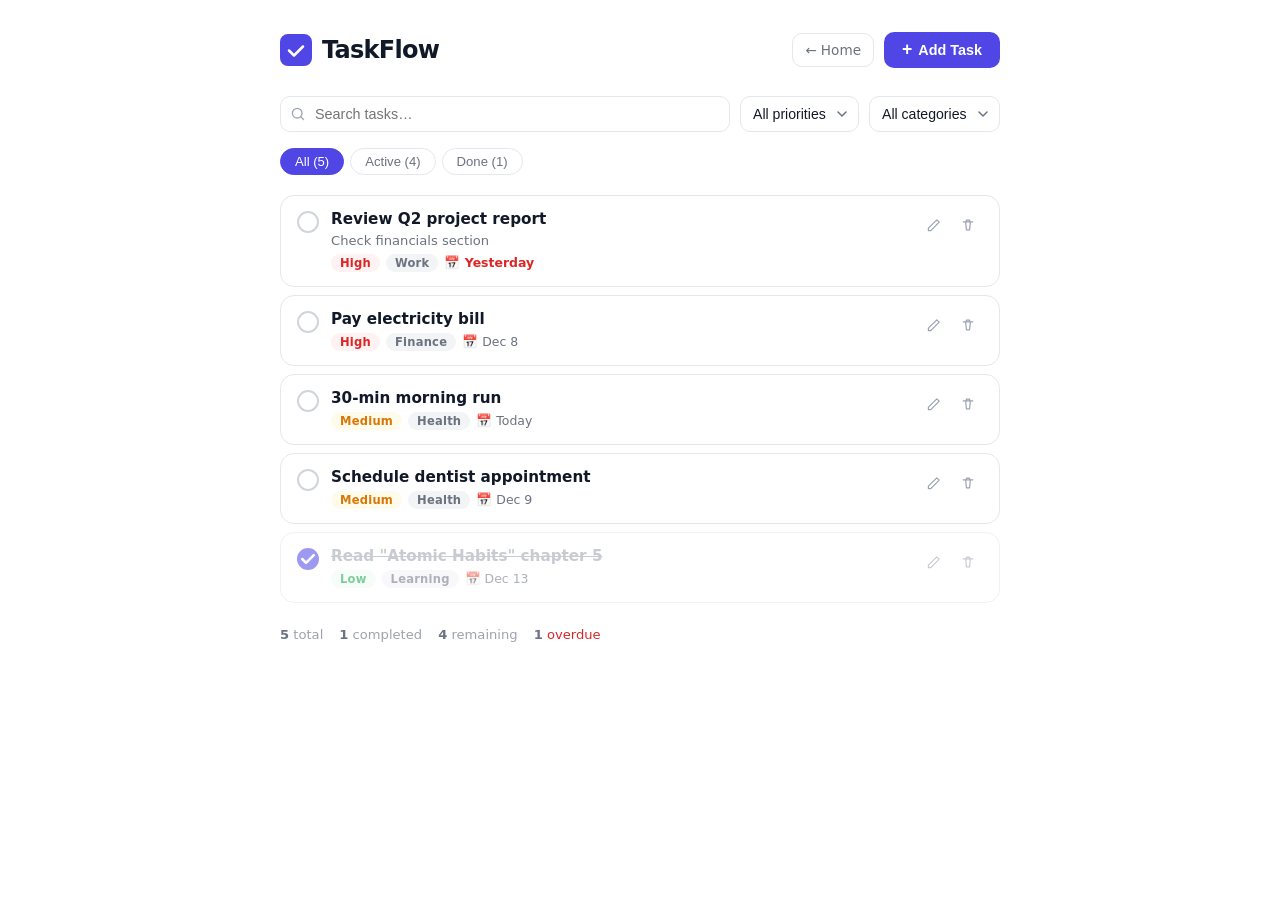
==== index.html @ 168db2aa "first commit" ====
<!DOCTYPE html>
<html lang="en">
<head>
  <meta charset="UTF-8" />
  <meta name="viewport" content="width=device-width, initial-scale=1.0" />
  <title>TaskFlow — Task Manager</title>
  <link rel="stylesheet" href="style.css" />
</head>
<body>

  <!-- ── App shell ── -->
  <div class="app">
    <header class="header">
      <div class="header-left">
        <svg class="logo" viewBox="0 0 32 32" fill="none" xmlns="http://www.w3.org/2000/svg" aria-hidden="true">
          <rect width="32" height="32" rx="8" fill="#4F46E5"/>
          <path d="M9 16.5l5 5 9-9" stroke="#fff" stroke-width="2.5" stroke-linecap="round" stroke-linejoin="round"/>
        </svg>
        <h1>TaskFlow</h1>
      </div>
      <div class="header-right">
        <a href="landing.html" class="btn-back">← Home</a>
        <button class="btn-add" id="btnAdd">
        <span>+</span> Add Task
        </button>
      </div>
    </header>

    <!-- Toolbar: search + filters -->
    <div class="toolbar">
      <div class="search-wrap">
        <svg class="search-icon" viewBox="0 0 20 20" fill="none" aria-hidden="true">
          <circle cx="9" cy="9" r="6" stroke="currentColor" stroke-width="1.6"/>
          <path d="M13.5 13.5L17 17" stroke="currentColor" stroke-width="1.6" stroke-linecap="round"/>
        </svg>
        <input type="text" id="searchInput" class="search-input" placeholder="Search tasks…" autocomplete="off"/>
      </div>
      <select id="filterPriority" class="select">
        <option value="all">All priorities</option>
        <option value="high">High</option>
        <option value="medium">Medium</option>
        <option value="low">Low</option>
      </select>
      <select id="filterCategory" class="select">
        <option value="all">All categories</option>
        <option value="Work">Work</option>
        <option value="Personal">Personal</option>
        <option value="Health">Health</option>
        <option value="Finance">Finance</option>
        <option value="Learning">Learning</option>
        <option value="Other">Other</option>
      </select>
    </div>

    <!-- Status pills -->
    <div class="pills" id="pillsBar">
      <button class="pill active" data-status="all">All</button>
      <button class="pill" data-status="active">Active</button>
      <button class="pill" data-status="done">Done</button>
    </div>

    <!-- Task list -->
    <main id="taskList" class="task-list"></main>

    <!-- Stats bar -->
    <footer class="stats" id="statsBar"></footer>
  </div>

  <!-- ── Modal ── -->
  <div class="modal-backdrop hidden" id="modalBackdrop">
    <div class="modal" role="dialog" aria-modal="true" aria-labelledby="modalTitle">
      <div class="modal-header">
        <h2 id="modalTitle">Add Task</h2>
        <button class="modal-close" id="modalClose" aria-label="Close">✕</button>
      </div>

      <div class="form-group">
        <label for="fTitle">Task name *</label>
        <input type="text" id="fTitle" placeholder="What needs to be done?" autocomplete="off"/>
        <span class="field-error hidden" id="titleError">Task name is required.</span>
      </div>

      <div class="form-row">
        <div class="form-group">
          <label for="fPriority">Priority</label>
          <select id="fPriority">
            <option value="high">🔴 High</option>
            <option value="medium" selected>🟡 Medium</option>
            <option value="low">🟢 Low</option>
          </select>
        </div>
        <div class="form-group">
          <label for="fCategory">Category</label>
          <select id="fCategory">
            <option>Work</option>
            <option>Personal</option>
            <option>Health</option>
            <option>Finance</option>
            <option>Learning</option>
            <option>Other</option>
          </select>
        </div>
      </div>

      <div class="form-group">
        <label for="fDue">Due date</label>
        <input type="date" id="fDue"/>
      </div>

      <div class="form-group">
        <label for="fNotes">Notes</label>
        <textarea id="fNotes" rows="2" placeholder="Optional notes…"></textarea>
      </div>

      <div class="modal-footer">
        <button class="btn-cancel" id="btnCancel">Cancel</button>
        <button class="btn-save" id="btnSave">Add Task</button>
      </div>
    </div>
  </div>

  <!-- ── Delete confirm ── -->
  <div class="modal-backdrop hidden" id="confirmBackdrop">
    <div class="modal confirm-modal" role="dialog" aria-modal="true">
      <p>Delete this task? This cannot be undone.</p>
      <div class="modal-footer">
        <button class="btn-cancel" id="confirmNo">Keep it</button>
        <button class="btn-danger" id="confirmYes">Delete</button>
      </div>
    </div>
  </div>

  <script src="app.js"></script>
</body>
</html>
---- style.css ----
/* ── Reset & Base ── */
*, *::before, *::after { box-sizing: border-box; margin: 0; padding: 0; }

:root {
  --indigo:     #4F46E5;
  --indigo-lt:  #EEF2FF;
  --indigo-dk:  #3730A3;
  --text-1:     #111827;
  --text-2:     #6B7280;
  --text-3:     #9CA3AF;
  --bg:         #ffffff;
  --surface:    #FFFFFF;
  --border:     #E5E7EB;
  --border-2:   #D1D5DB;
  --radius-sm:  6px;
  --radius-md:  10px;
  --radius-lg:  14px;
  --shadow-sm:  0 1px 3px rgba(0,0,0,.08), 0 1px 2px rgba(0,0,0,.04);
  --shadow-md:  0 4px 16px rgba(0,0,0,.10);
  --high-bg:    #FEF2F2; --high-color: #DC2626;
  --med-bg:     #FFFBEB; --med-color:  #D97706;
  --low-bg:     #F0FDF4; --low-color:  #16A34A;
}

html { font-size: 16px; }

body {
  font-family: 'Segoe UI', system-ui, -apple-system, sans-serif;
  background: var(--bg);
  color: var(--text-1);
  min-height: 100vh;
  padding: 2rem 1rem 4rem;
}

/* ── App container ── */
.app {
  max-width: 720px;
  margin: 0 auto;
}

/* ── Header ── */
.header {
  display: flex;
  align-items: center;
  justify-content: space-between;
  margin-bottom: 1.75rem;
}

.header-left {
  display: flex;
  align-items: center;
  gap: 10px;
}

.header-right {
  display: flex;
  align-items: center;
  gap: 10px;
}

.btn-back {
  color: var(--text-2);
  text-decoration: none;
  font-size: .85rem;
  font-weight: 500;
  padding: 8px 12px;
  border-radius: var(--radius-md);
  border: 1.5px solid var(--border);
  transition: color .15s, border-color .15s, background .15s;
}
.btn-back:hover {
  color: var(--indigo);
  border-color: var(--indigo);
  background: var(--indigo-lt);
}

.logo { width: 32px; height: 32px; flex-shrink: 0; }

h1 {
  font-size: 1.5rem;
  font-weight: 700;
  letter-spacing: -.03em;
  color: var(--text-1);
}

.btn-add {
  display: flex;
  align-items: center;
  gap: 6px;
  background: var(--indigo);
  color: #fff;
  border: none;
  padding: 9px 18px;
  border-radius: var(--radius-md);
  font-size: .9rem;
  font-weight: 600;
  cursor: pointer;
  transition: background .15s, transform .1s;
}
.btn-add span { font-size: 1.1rem; line-height: 1; }
.btn-add:hover  { background: var(--indigo-dk); }
.btn-add:active { transform: scale(.97); }

/* ── Toolbar ── */
.toolbar {
  display: flex;
  gap: 10px;
  margin-bottom: 1rem;
  flex-wrap: wrap;
}

.search-wrap {
  position: relative;
  flex: 1;
  min-width: 180px;
}
.search-icon {
  position: absolute;
  left: 10px;
  top: 50%;
  transform: translateY(-50%);
  width: 16px; height: 16px;
  color: var(--text-3);
  pointer-events: none;
}
.search-input {
  width: 100%;
  padding: 9px 12px 9px 34px;
  border: 1.5px solid var(--border);
  border-radius: var(--radius-md);
  font-size: .9rem;
  background: var(--surface);
  color: var(--text-1);
  outline: none;
  transition: border-color .15s;
}
.search-input:focus { border-color: var(--indigo); }

.select {
  padding: 9px 32px 9px 12px;
  border: 1.5px solid var(--border);
  border-radius: var(--radius-md);
  font-size: .88rem;
  background: var(--surface);
  color: var(--text-1);
  cursor: pointer;
  outline: none;
  appearance: none;
  background-image: url("data:image/svg+xml,%3Csvg xmlns='http://www.w3.org/2000/svg' width='12' height='12' viewBox='0 0 12 12'%3E%3Cpath d='M2 4l4 4 4-4' stroke='%236B7280' stroke-width='1.5' fill='none' stroke-linecap='round' stroke-linejoin='round'/%3E%3C/svg%3E");
  background-repeat: no-repeat;
  background-position: right 10px center;
  transition: border-color .15s;
}
.select:focus { border-color: var(--indigo); }

/* ── Status pills ── */
.pills {
  display: flex;
  gap: 6px;
  margin-bottom: 1.25rem;
}
.pill {
  padding: 5px 14px;
  border-radius: 999px;
  border: 1.5px solid var(--border);
  background: transparent;
  font-size: .82rem;
  font-weight: 500;
  color: var(--text-2);
  cursor: pointer;
  transition: all .15s;
}
.pill.active {
  background: var(--indigo);
  border-color: var(--indigo);
  color: #fff;
}

/* ── Task list ── */
.task-list {
  display: flex;
  flex-direction: column;
  gap: 8px;
}

.task-card {
  background: var(--surface);
  border: 1.5px solid var(--border);
  border-radius: var(--radius-lg);
  padding: 14px 16px;
  display: flex;
  align-items: flex-start;
  gap: 12px;
  transition: border-color .15s, box-shadow .15s, opacity .2s;
  animation: slideIn .18s ease;
}
@keyframes slideIn {
  from { opacity: 0; transform: translateY(6px); }
  to   { opacity: 1; transform: translateY(0); }
}
.task-card:hover { border-color: var(--border-2); box-shadow: var(--shadow-sm); }
.task-card.done  { opacity: .55; }

/* Checkbox */
.check-btn {
  width: 22px; height: 22px;
  border-radius: 50%;
  border: 2px solid var(--border-2);
  background: transparent;
  cursor: pointer;
  flex-shrink: 0;
  margin-top: 1px;
  display: flex; align-items: center; justify-content: center;
  font-size: 12px;
  color: transparent;
  transition: all .15s;
}
.check-btn:hover         { border-color: var(--indigo); }
.check-btn.checked       { background: var(--indigo); border-color: var(--indigo); color: #fff; }

/* Body */
.task-body { flex: 1; min-width: 0; }

.task-title {
  font-size: .95rem;
  font-weight: 600;
  color: var(--text-1);
  margin-bottom: 5px;
  word-break: break-word;
}
.task-card.done .task-title {
  text-decoration: line-through;
  color: var(--text-3);
}

.task-notes {
  font-size: .82rem;
  color: var(--text-2);
  margin-bottom: 6px;
  white-space: pre-wrap;
  word-break: break-word;
}

.task-meta {
  display: flex;
  align-items: center;
  gap: 6px;
  flex-wrap: wrap;
}

/* Badges */
.badge {
  font-size: .72rem;
  font-weight: 600;
  padding: 2px 9px;
  border-radius: 999px;
  letter-spacing: .02em;
}
.badge-high   { background: var(--high-bg); color: var(--high-color); }
.badge-medium { background: var(--med-bg);  color: var(--med-color); }
.badge-low    { background: var(--low-bg);  color: var(--low-color); }
.badge-cat    { background: #F3F4F6; color: var(--text-2); }

.due-label {
  font-size: .78rem;
  color: var(--text-2);
  display: flex; align-items: center; gap: 3px;
}
.due-label.overdue { color: var(--high-color); font-weight: 600; }

/* Actions */
.task-actions {
  display: flex;
  gap: 4px;
  flex-shrink: 0;
}
.icon-btn {
  width: 30px; height: 30px;
  border: none;
  background: transparent;
  cursor: pointer;
  border-radius: var(--radius-sm);
  display: flex; align-items: center; justify-content: center;
  color: var(--text-3);
  transition: background .12s, color .12s;
}
.icon-btn:hover          { background: #F3F4F6; color: var(--text-1); }
.icon-btn.delete:hover   { background: var(--high-bg); color: var(--high-color); }
.icon-btn svg { width: 16px; height: 16px; pointer-events: none; }

/* Empty state */
.empty-state {
  text-align: center;
  padding: 4rem 0;
  color: var(--text-3);
}
.empty-state svg { width: 48px; height: 48px; margin: 0 auto 1rem; opacity: .35; display: block; }
.empty-state p   { font-size: .95rem; }

/* Stats footer */
.stats {
  margin-top: 1.5rem;
  font-size: .82rem;
  color: var(--text-3);
  display: flex;
  gap: 1rem;
  flex-wrap: wrap;
}
.stats strong { color: var(--text-2); font-weight: 600; }

/* ── Modal ── */
.modal-backdrop {
  position: fixed;
  inset: 0;
  background: rgba(17,24,39,.45);
  display: flex;
  align-items: center;
  justify-content: center;
  padding: 1rem;
  z-index: 200;
  backdrop-filter: blur(2px);
  animation: fadeIn .15s ease;
}
.modal-backdrop.hidden { display: none; }
@keyframes fadeIn { from { opacity: 0; } to { opacity: 1; } }

.modal {
  background: var(--surface);
  border-radius: var(--radius-lg);
  padding: 1.5rem;
  width: 100%;
  max-width: 440px;
  box-shadow: var(--shadow-md);
  animation: popIn .18s cubic-bezier(.34,1.56,.64,1);
}
@keyframes popIn {
  from { opacity: 0; transform: scale(.94); }
  to   { opacity: 1; transform: scale(1); }
}

.confirm-modal { max-width: 340px; }
.confirm-modal p { margin-bottom: 1.25rem; font-size: .95rem; color: var(--text-1); }

.modal-header {
  display: flex;
  align-items: center;
  justify-content: space-between;
  margin-bottom: 1.25rem;
}
.modal-header h2 { font-size: 1.1rem; font-weight: 700; }
.modal-close {
  background: none; border: none; cursor: pointer;
  font-size: 1rem; color: var(--text-3);
  width: 28px; height: 28px; border-radius: var(--radius-sm);
  display: flex; align-items: center; justify-content: center;
  transition: background .1s, color .1s;
}
.modal-close:hover { background: #F3F4F6; color: var(--text-1); }

.form-group { margin-bottom: 14px; }
.form-group label {
  display: block;
  font-size: .82rem;
  font-weight: 600;
  color: var(--text-2);
  margin-bottom: 5px;
  text-transform: uppercase;
  letter-spacing: .04em;
}
.form-group input[type=text],
.form-group input[type=date],
.form-group select,
.form-group textarea {
  width: 100%;
  padding: 9px 12px;
  border: 1.5px solid var(--border);
  border-radius: var(--radius-md);
  font-size: .9rem;
  font-family: inherit;
  color: var(--text-1);
  background: var(--surface);
  outline: none;
  transition: border-color .15s;
  resize: vertical;
}
.form-group input:focus,
.form-group select:focus,
.form-group textarea:focus { border-color: var(--indigo); }

.form-row { display: grid; grid-template-columns: 1fr 1fr; gap: 10px; }

.field-error { display: block; margin-top: 4px; font-size: .78rem; color: var(--high-color); }
.field-error.hidden { display: none; }

.modal-footer {
  display: flex;
  justify-content: flex-end;
  gap: 8px;
  margin-top: 1.5rem;
}

.btn-cancel {
  padding: 9px 18px;
  border: 1.5px solid var(--border);
  background: transparent;
  border-radius: var(--radius-md);
  font-size: .9rem;
  font-weight: 600;
  cursor: pointer;
  color: var(--text-2);
  transition: background .12s, color .12s;
}
.btn-cancel:hover { background: #F3F4F6; color: var(--text-1); }

.btn-save {
  padding: 9px 20px;
  background: var(--indigo);
  color: #fff;
  border: none;
  border-radius: var(--radius-md);
  font-size: .9rem;
  font-weight: 600;
  cursor: pointer;
  transition: background .15s;
}
.btn-save:hover { background: var(--indigo-dk); }

.btn-danger {
  padding: 9px 20px;
  background: var(--high-color);
  color: #fff;
  border: none;
  border-radius: var(--radius-md);
  font-size: .9rem;
  font-weight: 600;
  cursor: pointer;
  transition: opacity .15s;
}
.btn-danger:hover { opacity: .85; }

/* ── Responsive ── */
@media (max-width: 480px) {
  .form-row { grid-template-columns: 1fr; }
  .header h1 { font-size: 1.2rem; }
  .btn-add { padding: 8px 13px; font-size: .82rem; }
}
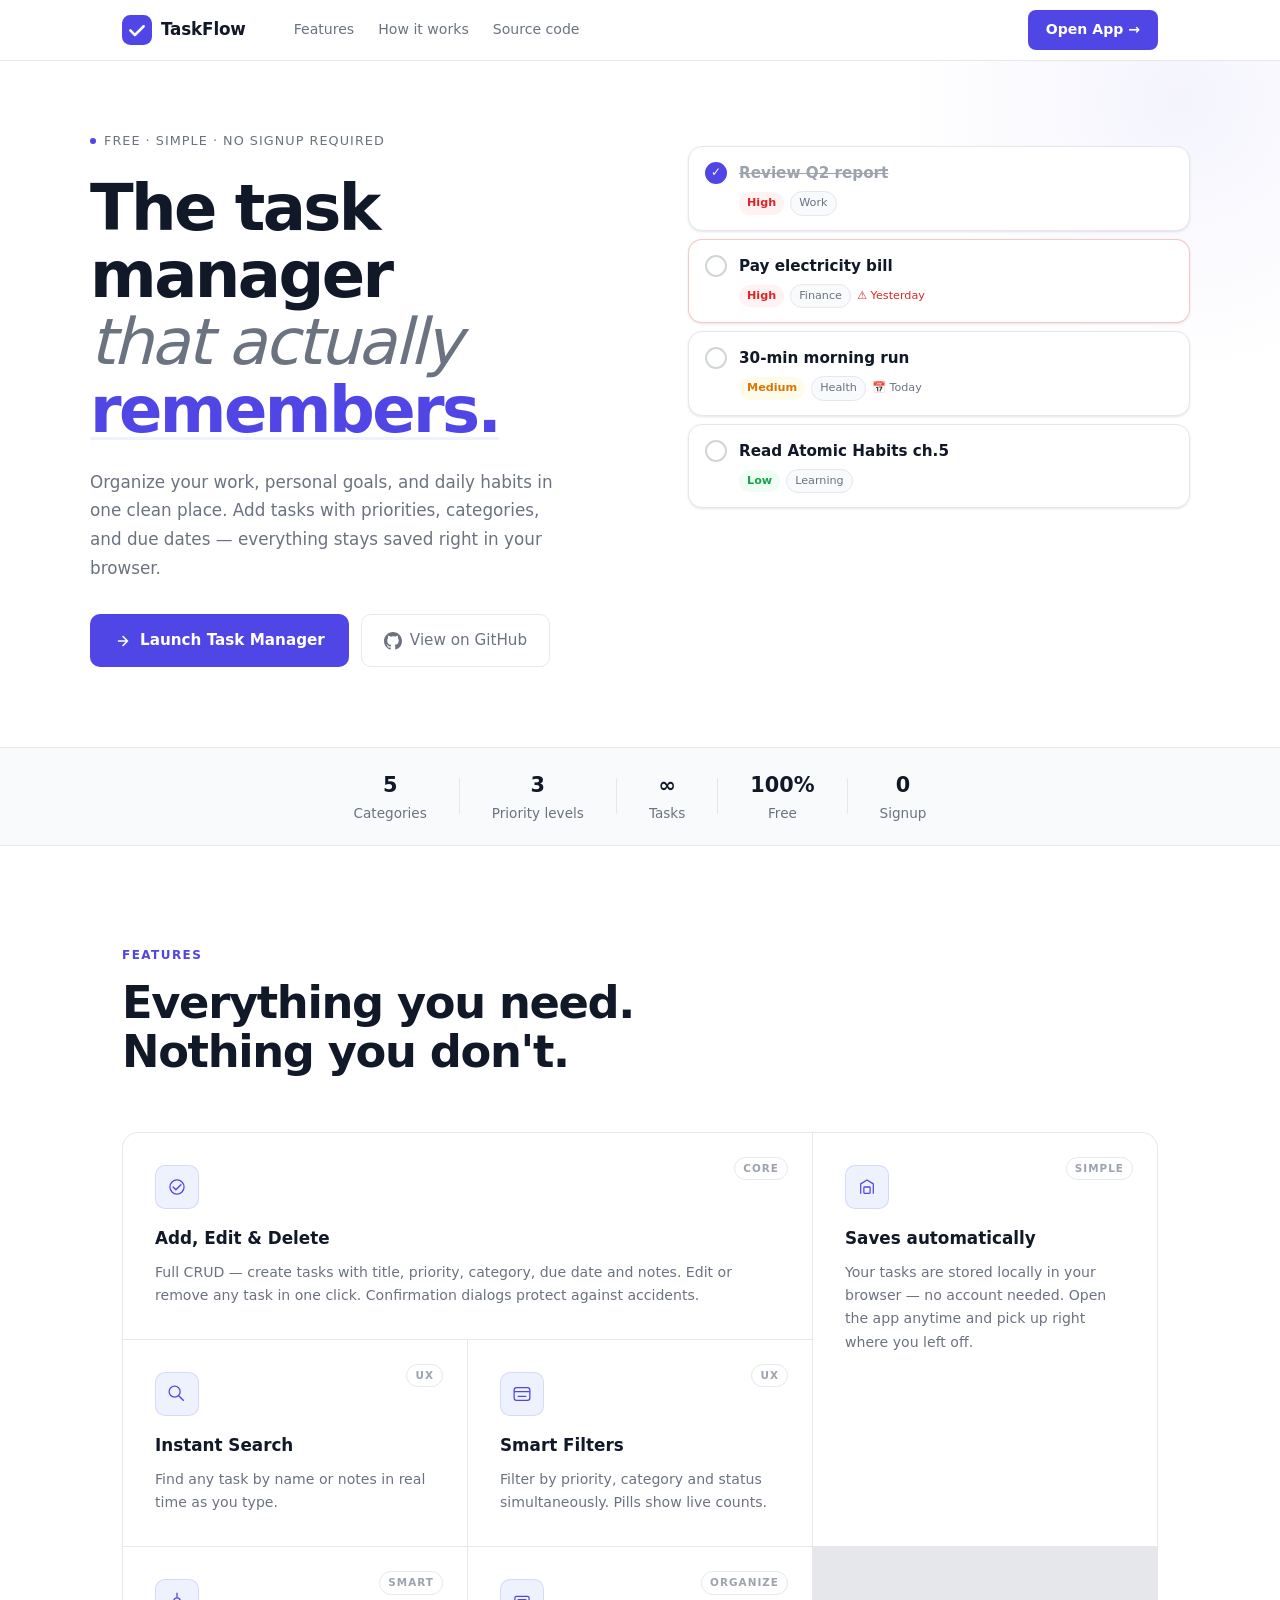
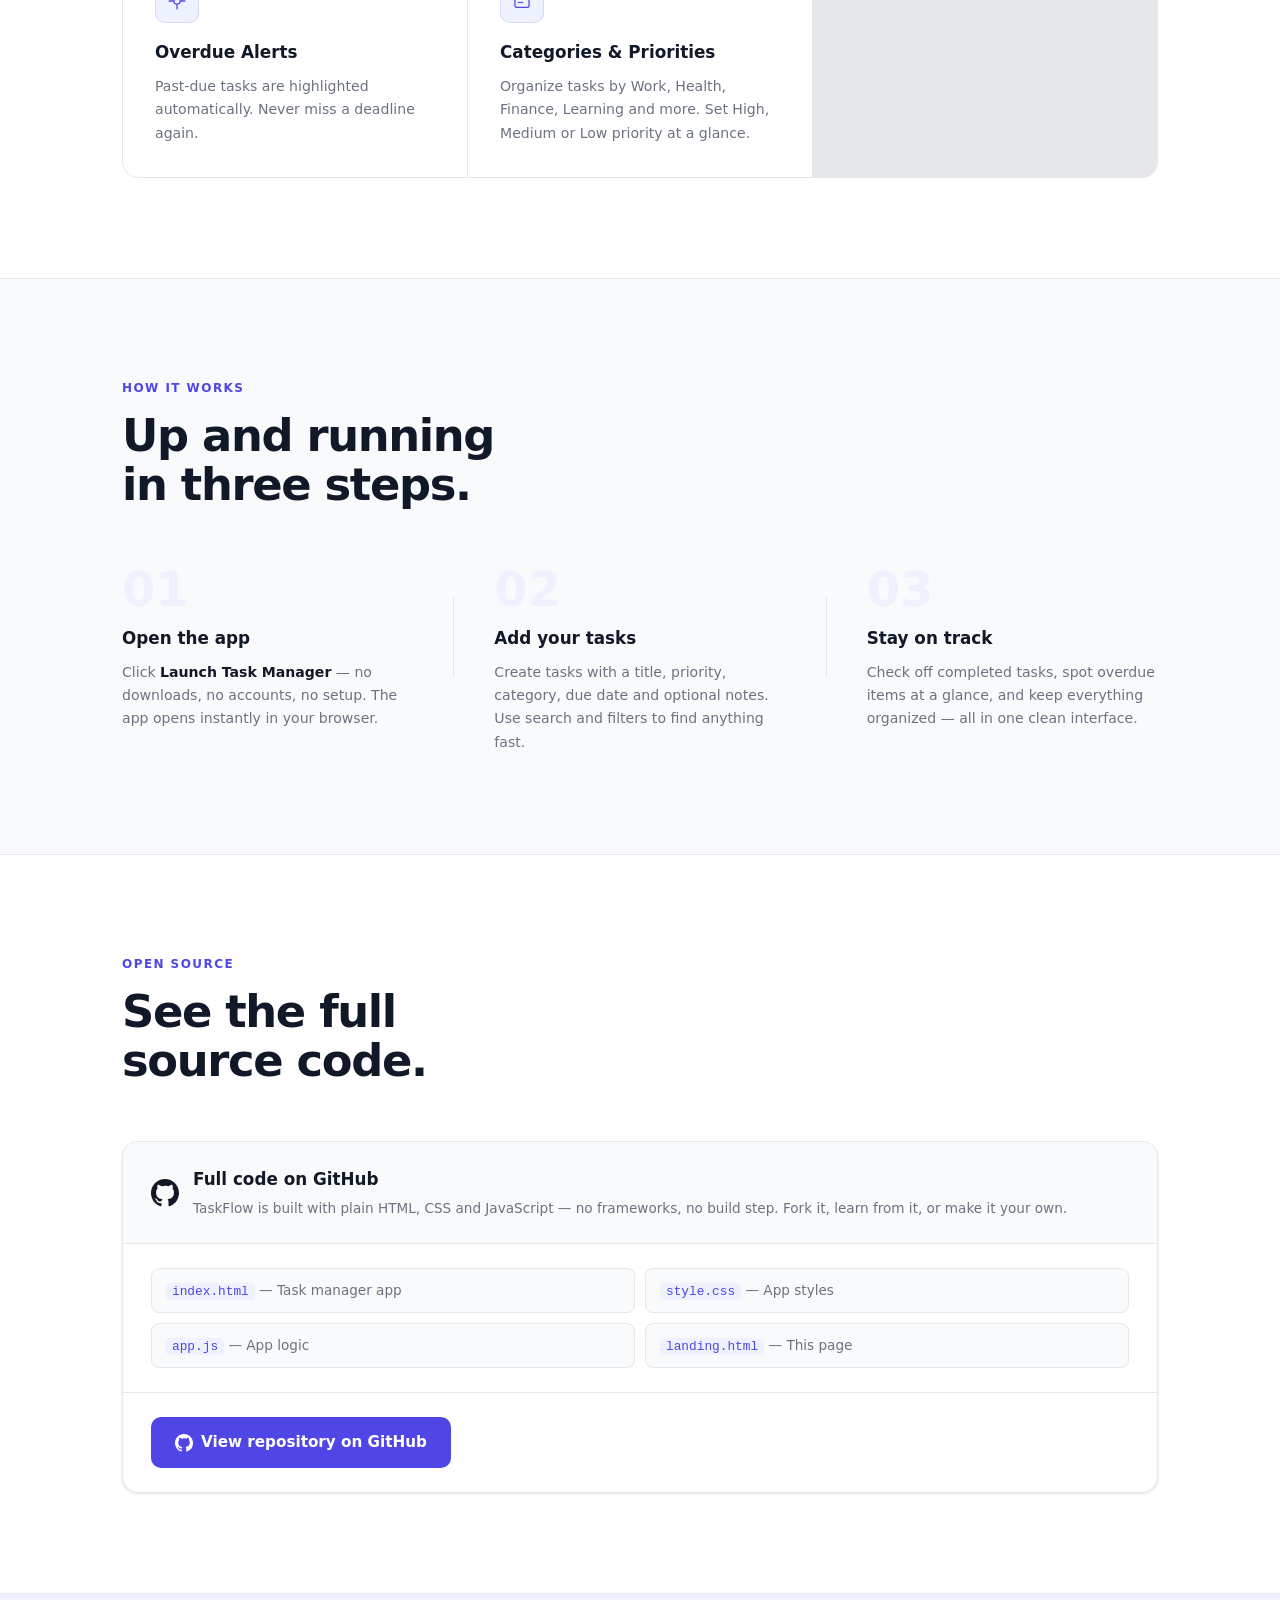
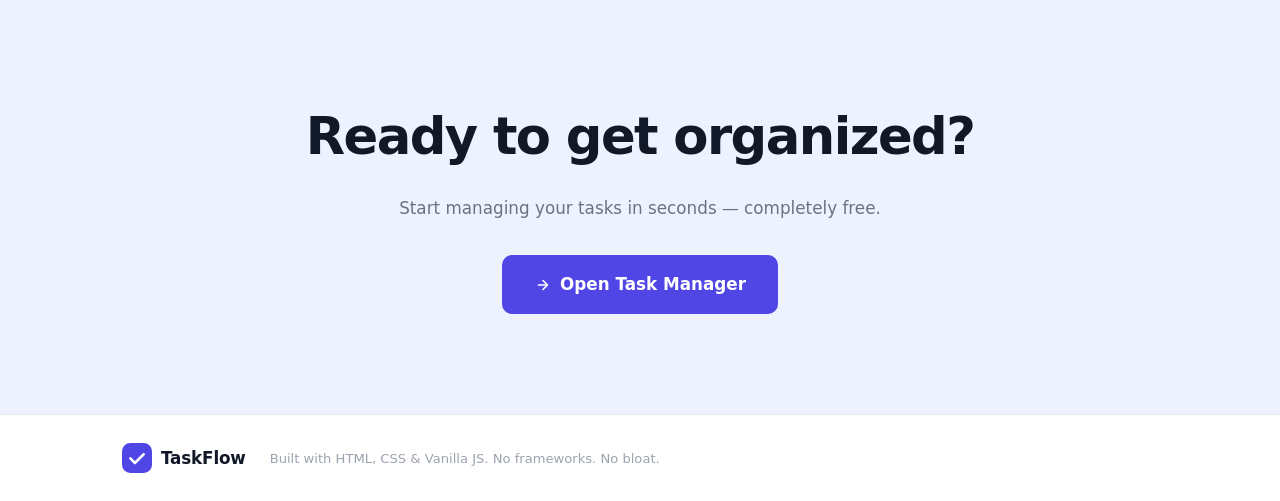
==== commit 83500414: "Refactor landing page into index.html and create indexstar.html. Updated title and styles, redesigne" ====
--- a/index.html
+++ b/index.html
@@ -3,133 +3,278 @@
 <head>
   <meta charset="UTF-8" />
   <meta name="viewport" content="width=device-width, initial-scale=1.0" />
-  <title>TaskFlow — Task Manager</title>
-  <link rel="stylesheet" href="style.css" />
+  <title>TaskFlow — Smart Task Manager</title>
+  <link rel="stylesheet" href="landing.css" />
 </head>
 <body>
 
-  <!-- ── App shell ── -->
-  <div class="app">
-    <header class="header">
-      <div class="header-left">
-        <svg class="logo" viewBox="0 0 32 32" fill="none" xmlns="http://www.w3.org/2000/svg" aria-hidden="true">
-          <rect width="32" height="32" rx="8" fill="#4F46E5"/>
-          <path d="M9 16.5l5 5 9-9" stroke="#fff" stroke-width="2.5" stroke-linecap="round" stroke-linejoin="round"/>
+  <!-- ── Nav ── -->
+  <nav class="nav">
+    <div class="nav-inner">
+      <a href="#" class="nav-logo" aria-label="TaskFlow home">
+        <svg viewBox="0 0 36 36" fill="none" aria-hidden="true">
+          <rect width="36" height="36" rx="10" fill="#4F46E5"/>
+          <path d="M10 18.5l5.5 5.5 10.5-10.5" stroke="#ffffff" stroke-width="3" stroke-linecap="round" stroke-linejoin="round"/>
         </svg>
-        <h1>TaskFlow</h1>
-      </div>
-      <div class="header-right">
-        <a href="landing.html" class="btn-back">← Home</a>
-        <button class="btn-add" id="btnAdd">
-        <span>+</span> Add Task
-        </button>
-      </div>
-    </header>
-
-    <!-- Toolbar: search + filters -->
-    <div class="toolbar">
-      <div class="search-wrap">
-        <svg class="search-icon" viewBox="0 0 20 20" fill="none" aria-hidden="true">
-          <circle cx="9" cy="9" r="6" stroke="currentColor" stroke-width="1.6"/>
-          <path d="M13.5 13.5L17 17" stroke="currentColor" stroke-width="1.6" stroke-linecap="round"/>
-        </svg>
-        <input type="text" id="searchInput" class="search-input" placeholder="Search tasks…" autocomplete="off"/>
-      </div>
-      <select id="filterPriority" class="select">
-        <option value="all">All priorities</option>
-        <option value="high">High</option>
-        <option value="medium">Medium</option>
-        <option value="low">Low</option>
-      </select>
-      <select id="filterCategory" class="select">
-        <option value="all">All categories</option>
-        <option value="Work">Work</option>
-        <option value="Personal">Personal</option>
-        <option value="Health">Health</option>
-        <option value="Finance">Finance</option>
-        <option value="Learning">Learning</option>
-        <option value="Other">Other</option>
-      </select>
-    </div>
-
-    <!-- Status pills -->
-    <div class="pills" id="pillsBar">
-      <button class="pill active" data-status="all">All</button>
-      <button class="pill" data-status="active">Active</button>
-      <button class="pill" data-status="done">Done</button>
-    </div>
-
-    <!-- Task list -->
-    <main id="taskList" class="task-list"></main>
-
-    <!-- Stats bar -->
-    <footer class="stats" id="statsBar"></footer>
+        <span>TaskFlow</span>
+      </a>
+      <div class="nav-links">
+        <a href="#features">Features</a>
+        <a href="#how">How it works</a>
+        <a href="#github">Source code</a>
+      </div>
+      <a href="index.html" class="nav-cta">Open App →</a>
+    </div>
+  </nav>
+
+  <!-- ── Hero ── -->
+  <section class="hero">
+    <div class="hero-inner">
+      <div class="hero-eyebrow">
+        <span class="dot"></span>
+        Free · Simple · No signup required
+      </div>
+
+      <h1 class="hero-title">
+        The task manager<br/>
+        <em>that actually</em><br/>
+        <span class="accent">remembers.</span>
+      </h1>
+
+      <p class="hero-sub">
+        Organize your work, personal goals, and daily habits in one clean place.
+        Add tasks with priorities, categories, and due dates — everything stays
+        saved right in your browser.
+      </p>
+
+      <div class="hero-actions">
+        <a href="index.html" class="btn-primary">
+          <svg viewBox="0 0 20 20" fill="none" aria-hidden="true"><path d="M5 10h10M10 5l5 5-5 5" stroke="currentColor" stroke-width="1.8" stroke-linecap="round" stroke-linejoin="round"/></svg>
+          Launch Task Manager
+        </a>
+        <!-- TODO: replace href with your GitHub repo URL -->
+        <a href="https://github.com" target="_blank" rel="noopener" class="btn-ghost" id="github-link">
+          <svg viewBox="0 0 20 20" fill="currentColor" aria-hidden="true"><path fill-rule="evenodd" d="M10 0C4.477 0 0 4.484 0 10.017c0 4.425 2.865 8.18 6.839 9.504.5.092.682-.217.682-.483 0-.237-.008-.868-.013-1.703-2.782.605-3.369-1.343-3.369-1.343-.454-1.158-1.11-1.466-1.11-1.466-.908-.62.069-.608.069-.608 1.003.07 1.531 1.032 1.531 1.032.892 1.53 2.341 1.088 2.91.832.092-.647.35-1.088.636-1.338-2.22-.253-4.555-1.113-4.555-4.951 0-1.093.39-1.988 1.029-2.688-.103-.253-.446-1.272.098-2.65 0 0 .84-.27 2.75 1.026A9.564 9.564 0 0110 4.844c.85.004 1.705.115 2.504.337 1.909-1.296 2.747-1.027 2.747-1.027.546 1.379.203 2.398.1 2.651.64.7 1.028 1.595 1.028 2.688 0 3.848-2.339 4.695-4.566 4.943.359.309.678.92.678 1.855 0 1.338-.012 2.419-.012 2.745 0 .268.18.58.688.482A10.019 10.019 0 0020 10.017C20 4.484 15.522 0 10 0z" clip-rule="evenodd"/></svg>
+          View on GitHub
+        </a>
+      </div>
+
+      <!-- Floating task cards preview -->
+      <div class="hero-preview" aria-hidden="true">
+        <div class="preview-card card-1">
+          <div class="pc-check checked">✓</div>
+          <div class="pc-body">
+            <div class="pc-title done">Review Q2 report</div>
+            <div class="pc-meta"><span class="badge-high">High</span><span class="pc-cat">Work</span></div>
+          </div>
+        </div>
+        <div class="preview-card card-2">
+          <div class="pc-check"></div>
+          <div class="pc-body">
+            <div class="pc-title">Pay electricity bill</div>
+            <div class="pc-meta"><span class="badge-high">High</span><span class="pc-cat">Finance</span><span class="pc-due overdue">⚠ Yesterday</span></div>
+          </div>
+        </div>
+        <div class="preview-card card-3">
+          <div class="pc-check"></div>
+          <div class="pc-body">
+            <div class="pc-title">30-min morning run</div>
+            <div class="pc-meta"><span class="badge-med">Medium</span><span class="pc-cat">Health</span><span class="pc-due">📅 Today</span></div>
+          </div>
+        </div>
+        <div class="preview-card card-4">
+          <div class="pc-check"></div>
+          <div class="pc-body">
+            <div class="pc-title">Read Atomic Habits ch.5</div>
+            <div class="pc-meta"><span class="badge-low">Low</span><span class="pc-cat">Learning</span></div>
+          </div>
+        </div>
+      </div>
+    </div>
+  </section>
+
+  <!-- ── Stats strip ── -->
+  <div class="stats-strip">
+    <div class="stat"><strong>5</strong> Categories</div>
+    <div class="divider"></div>
+    <div class="stat"><strong>3</strong> Priority levels</div>
+    <div class="divider"></div>
+    <div class="stat"><strong>∞</strong> Tasks</div>
+    <div class="divider"></div>
+    <div class="stat"><strong>100%</strong> Free</div>
+    <div class="divider"></div>
+    <div class="stat"><strong>0</strong> Signup</div>
   </div>
 
-  <!-- ── Modal ── -->
-  <div class="modal-backdrop hidden" id="modalBackdrop">
-    <div class="modal" role="dialog" aria-modal="true" aria-labelledby="modalTitle">
-      <div class="modal-header">
-        <h2 id="modalTitle">Add Task</h2>
-        <button class="modal-close" id="modalClose" aria-label="Close">✕</button>
-      </div>
-
-      <div class="form-group">
-        <label for="fTitle">Task name *</label>
-        <input type="text" id="fTitle" placeholder="What needs to be done?" autocomplete="off"/>
-        <span class="field-error hidden" id="titleError">Task name is required.</span>
-      </div>
-
-      <div class="form-row">
-        <div class="form-group">
-          <label for="fPriority">Priority</label>
-          <select id="fPriority">
-            <option value="high">🔴 High</option>
-            <option value="medium" selected>🟡 Medium</option>
-            <option value="low">🟢 Low</option>
-          </select>
-        </div>
-        <div class="form-group">
-          <label for="fCategory">Category</label>
-          <select id="fCategory">
-            <option>Work</option>
-            <option>Personal</option>
-            <option>Health</option>
-            <option>Finance</option>
-            <option>Learning</option>
-            <option>Other</option>
-          </select>
-        </div>
-      </div>
-
-      <div class="form-group">
-        <label for="fDue">Due date</label>
-        <input type="date" id="fDue"/>
-      </div>
-
-      <div class="form-group">
-        <label for="fNotes">Notes</label>
-        <textarea id="fNotes" rows="2" placeholder="Optional notes…"></textarea>
-      </div>
-
-      <div class="modal-footer">
-        <button class="btn-cancel" id="btnCancel">Cancel</button>
-        <button class="btn-save" id="btnSave">Add Task</button>
-      </div>
-    </div>
-  </div>
-
-  <!-- ── Delete confirm ── -->
-  <div class="modal-backdrop hidden" id="confirmBackdrop">
-    <div class="modal confirm-modal" role="dialog" aria-modal="true">
-      <p>Delete this task? This cannot be undone.</p>
-      <div class="modal-footer">
-        <button class="btn-cancel" id="confirmNo">Keep it</button>
-        <button class="btn-danger" id="confirmYes">Delete</button>
-      </div>
-    </div>
-  </div>
-
-  <script src="app.js"></script>
+  <!-- ── Features ── -->
+  <section class="features" id="features">
+    <div class="section-inner">
+      <div class="section-label">Features</div>
+      <h2 class="section-title">Everything you need.<br/>Nothing you don't.</h2>
+
+      <div class="features-grid">
+
+        <div class="feature-card feat-large">
+          <div class="feat-icon">
+            <svg viewBox="0 0 28 28" fill="none"><path d="M5 14a9 9 0 1 1 18 0A9 9 0 0 1 5 14z" stroke="currentColor" stroke-width="1.6"/><path d="M9 14l3.5 3.5 6.5-6.5" stroke="currentColor" stroke-width="1.8" stroke-linecap="round" stroke-linejoin="round"/></svg>
+          </div>
+          <h3>Add, Edit & Delete</h3>
+          <p>Full CRUD — create tasks with title, priority, category, due date and notes. Edit or remove any task in one click. Confirmation dialogs protect against accidents.</p>
+          <div class="feat-tag">Core</div>
+        </div>
+
+        <div class="feature-card">
+          <div class="feat-icon">
+            <svg viewBox="0 0 28 28" fill="none"><circle cx="11" cy="11" r="7" stroke="currentColor" stroke-width="1.6"/><path d="M16.5 16.5L22 22" stroke="currentColor" stroke-width="1.8" stroke-linecap="round"/></svg>
+          </div>
+          <h3>Instant Search</h3>
+          <p>Find any task by name or notes in real time as you type.</p>
+          <div class="feat-tag">UX</div>
+        </div>
+
+        <div class="feature-card">
+          <div class="feat-icon">
+            <svg viewBox="0 0 28 28" fill="none"><rect x="4" y="6" width="20" height="16" rx="3" stroke="currentColor" stroke-width="1.6"/><path d="M4 11h20" stroke="currentColor" stroke-width="1.6"/><path d="M9 17h10" stroke="currentColor" stroke-width="1.4" stroke-linecap="round"/></svg>
+          </div>
+          <h3>Smart Filters</h3>
+          <p>Filter by priority, category and status simultaneously. Pills show live counts.</p>
+          <div class="feat-tag">UX</div>
+        </div>
+
+        <div class="feature-card">
+          <div class="feat-icon">
+            <svg viewBox="0 0 28 28" fill="none"><path d="M14 4v5M14 19v5M4 14h5M19 14h5" stroke="currentColor" stroke-width="1.6" stroke-linecap="round"/><circle cx="14" cy="14" r="4" stroke="currentColor" stroke-width="1.6"/></svg>
+          </div>
+          <h3>Overdue Alerts</h3>
+          <p>Past-due tasks are highlighted automatically. Never miss a deadline again.</p>
+          <div class="feat-tag">Smart</div>
+        </div>
+
+        <div class="feature-card">
+          <div class="feat-icon">
+            <svg viewBox="0 0 28 28" fill="none"><rect x="5" y="8" width="18" height="14" rx="2" stroke="currentColor" stroke-width="1.6"/><path d="M9 12h10M9 16h6" stroke="currentColor" stroke-width="1.4" stroke-linecap="round"/></svg>
+          </div>
+          <h3>Categories & Priorities</h3>
+          <p>Organize tasks by Work, Health, Finance, Learning and more. Set High, Medium or Low priority at a glance.</p>
+          <div class="feat-tag">Organize</div>
+        </div>
+
+        <div class="feature-card feat-large">
+          <div class="feat-icon">
+            <svg viewBox="0 0 28 28" fill="none"><path d="M6 22V10l8-5 8 5v12" stroke="currentColor" stroke-width="1.6" stroke-linecap="round" stroke-linejoin="round"/><rect x="10" y="14" width="8" height="8" rx="1" stroke="currentColor" stroke-width="1.6"/></svg>
+          </div>
+          <h3>Saves automatically</h3>
+          <p>Your tasks are stored locally in your browser — no account needed. Open the app anytime and pick up right where you left off.</p>
+          <div class="feat-tag">Simple</div>
+        </div>
+
+      </div>
+    </div>
+  </section>
+
+  <!-- ── How it works ── -->
+  <section class="how" id="how">
+    <div class="section-inner">
+      <div class="section-label">How it works</div>
+      <h2 class="section-title">Up and running<br/>in three steps.</h2>
+
+      <div class="steps">
+        <div class="step">
+          <div class="step-num">01</div>
+          <div class="step-body">
+            <h3>Open the app</h3>
+            <p>Click <strong>Launch Task Manager</strong> — no downloads, no accounts, no setup. The app opens instantly in your browser.</p>
+          </div>
+        </div>
+        <div class="step-line"></div>
+        <div class="step">
+          <div class="step-num">02</div>
+          <div class="step-body">
+            <h3>Add your tasks</h3>
+            <p>Create tasks with a title, priority, category, due date and optional notes. Use search and filters to find anything fast.</p>
+          </div>
+        </div>
+        <div class="step-line"></div>
+        <div class="step">
+          <div class="step-num">03</div>
+          <div class="step-body">
+            <h3>Stay on track</h3>
+            <p>Check off completed tasks, spot overdue items at a glance, and keep everything organized — all in one clean interface.</p>
+          </div>
+        </div>
+      </div>
+    </div>
+  </section>
+
+  <!-- ── GitHub ── -->
+  <section class="github-section" id="github">
+    <div class="section-inner">
+      <div class="section-label">Open source</div>
+      <h2 class="section-title">See the full<br/>source code.</h2>
+
+      <div class="github-box">
+        <div class="github-left">
+          <svg viewBox="0 0 24 24" fill="currentColor" aria-hidden="true"><path fill-rule="evenodd" d="M12 0C5.373 0 0 5.373 0 12c0 5.303 3.438 9.8 8.205 11.387.6.113.82-.258.82-.577v-2.234c-3.338.726-4.033-1.416-4.033-1.416-.546-1.387-1.333-1.756-1.333-1.756-1.089-.745.083-.729.083-.729 1.205.084 1.839 1.237 1.839 1.237 1.07 1.834 2.807 1.304 3.492.997.107-.775.418-1.305.762-1.604-2.665-.305-5.467-1.334-5.467-5.931 0-1.311.469-2.381 1.236-3.221-.124-.303-.535-1.524.117-3.176 0 0 1.008-.322 3.301 1.23A11.509 11.509 0 0 1 12 5.803c1.02.005 2.047.138 3.006.404 2.291-1.552 3.297-1.23 3.297-1.23.653 1.653.242 2.874.118 3.176.77.84 1.235 1.911 1.235 3.221 0 4.609-2.807 5.624-5.479 5.921.43.372.823 1.102.823 2.222v3.293c0 .319.218.694.825.576C20.565 21.796 24 17.298 24 12c0-6.627-5.373-12-12-12z" clip-rule="evenodd"/></svg>
+          <div>
+            <h3>Full code on GitHub</h3>
+            <p>TaskFlow is built with plain HTML, CSS and JavaScript — no frameworks, no build step. Fork it, learn from it, or make it your own.</p>
+          </div>
+        </div>
+        <div class="github-files">
+          <div class="file-chip"><code>index.html</code> — Task manager app</div>
+          <div class="file-chip"><code>style.css</code> — App styles</div>
+          <div class="file-chip"><code>app.js</code> — App logic</div>
+          <div class="file-chip"><code>landing.html</code> — This page</div>
+        </div>
+        <!-- TODO: replace href with your GitHub repo URL -->
+        <a href="https://github.com" target="_blank" rel="noopener" class="btn-primary github-btn">
+          <svg viewBox="0 0 20 20" fill="currentColor" aria-hidden="true"><path fill-rule="evenodd" d="M10 0C4.477 0 0 4.484 0 10.017c0 4.425 2.865 8.18 6.839 9.504.5.092.682-.217.682-.483 0-.237-.008-.868-.013-1.703-2.782.605-3.369-1.343-3.369-1.343-.454-1.158-1.11-1.466-1.11-1.466-.908-.62.069-.608.069-.608 1.003.07 1.531 1.032 1.531 1.032.892 1.53 2.341 1.088 2.91.832.092-.647.35-1.088.636-1.338-2.22-.253-4.555-1.113-4.555-4.951 0-1.093.39-1.988 1.029-2.688-.103-.253-.446-1.272.098-2.65 0 0 .84-.27 2.75 1.026A9.564 9.564 0 0110 4.844c.85.004 1.705.115 2.504.337 1.909-1.296 2.747-1.027 2.747-1.027.546 1.379.203 2.398.1 2.651.64.7 1.028 1.595 1.028 2.688 0 3.848-2.339 4.695-4.566 4.943.359.309.678.92.678 1.855 0 1.338-.012 2.419-.012 2.745 0 .268.18.58.688.482A10.019 10.019 0 0020 10.017C20 4.484 15.522 0 10 0z" clip-rule="evenodd"/></svg>
+          View repository on GitHub
+        </a>
+      </div>
+    </div>
+  </section>
+
+  <!-- ── CTA ── -->
+  <section class="cta-section">
+    <div class="cta-inner">
+      <h2>Ready to get organized?</h2>
+      <p>Start managing your tasks in seconds — completely free.</p>
+      <a href="index.html" class="btn-primary btn-xl">
+        <svg viewBox="0 0 20 20" fill="none" aria-hidden="true"><path d="M5 10h10M10 5l5 5-5 5" stroke="currentColor" stroke-width="1.8" stroke-linecap="round" stroke-linejoin="round"/></svg>
+        Open Task Manager
+      </a>
+    </div>
+  </section>
+
+  <!-- ── Footer ── -->
+  <footer class="footer">
+    <div class="footer-inner">
+      <a href="#" class="nav-logo" aria-label="TaskFlow home">
+        <svg viewBox="0 0 36 36" fill="none" aria-hidden="true"><rect width="36" height="36" rx="10" fill="#4F46E5"/><path d="M10 18.5l5.5 5.5 10.5-10.5" stroke="#ffffff" stroke-width="3" stroke-linecap="round" stroke-linejoin="round"/></svg>
+        <span>TaskFlow</span>
+      </a>
+      <p>Built with HTML, CSS &amp; Vanilla JS. No frameworks. No bloat.</p>
+    </div>
+  </footer>
+
+  <script>
+    const observer = new IntersectionObserver((entries) => {
+      entries.forEach(e => {
+        if (e.isIntersecting) {
+          e.target.classList.add('visible');
+          observer.unobserve(e.target);
+        }
+      });
+    }, { threshold: 0.1 });
+
+    document.querySelectorAll('.feature-card, .step, .file-chip').forEach(el => {
+      observer.observe(el);
+    });
+
+    document.querySelectorAll('.preview-card').forEach((card, i) => {
+      card.style.animationDelay = `${i * 0.12}s`;
+    });
+  </script>
 </body>
 </html>
--- a/landing.css
+++ b/landing.css
@@ -0,0 +1,566 @@
+/* ── Landing Page — matches task manager theme ── */
+*, *::before, *::after { box-sizing: border-box; margin: 0; padding: 0; }
+
+:root {
+  --indigo:     #4F46E5;
+  --indigo-lt:  #EEF2FF;
+  --indigo-dk:  #3730A3;
+  --text-1:     #111827;
+  --text-2:     #6B7280;
+  --text-3:     #9CA3AF;
+  --bg:         #ffffff;
+  --surface:    #FFFFFF;
+  --surface2:   #F9FAFB;
+  --border:     #E5E7EB;
+  --border-2:   #D1D5DB;
+  --shadow-sm:  0 1px 3px rgba(0,0,0,.08), 0 1px 2px rgba(0,0,0,.04);
+  --shadow-md:  0 4px 16px rgba(0,0,0,.10);
+  --high-bg:    #FEF2F2; --high-color: #DC2626;
+  --med-bg:     #FFFBEB; --med-color:  #D97706;
+  --low-bg:     #F0FDF4; --low-color:  #16A34A;
+}
+
+html { scroll-behavior: smooth; font-size: 16px; }
+
+body {
+  background: var(--bg);
+  color: var(--text-1);
+  font-family: 'Segoe UI', system-ui, -apple-system, sans-serif;
+  font-weight: 400;
+  line-height: 1.65;
+  overflow-x: hidden;
+}
+
+/* ── Nav ── */
+.nav {
+  position: fixed;
+  top: 0; left: 0; right: 0;
+  z-index: 100;
+  border-bottom: 1px solid var(--border);
+  background: rgba(255,255,255,.92);
+  backdrop-filter: blur(12px);
+}
+.nav-inner {
+  max-width: 1100px;
+  margin: 0 auto;
+  padding: 0 2rem;
+  height: 60px;
+  display: flex;
+  align-items: center;
+  gap: 2rem;
+}
+.nav-logo {
+  display: flex;
+  align-items: center;
+  gap: 9px;
+  text-decoration: none;
+  color: var(--text-1);
+  font-weight: 700;
+  font-size: 1.05rem;
+  letter-spacing: -.01em;
+}
+.nav-logo svg { width: 30px; height: 30px; flex-shrink: 0; }
+
+.nav-links {
+  display: flex;
+  gap: 1.5rem;
+  margin-left: 1rem;
+}
+.nav-links a {
+  color: var(--text-2);
+  text-decoration: none;
+  font-size: .88rem;
+  transition: color .15s;
+}
+.nav-links a:hover { color: var(--indigo); }
+
+.nav-cta {
+  margin-left: auto;
+  background: var(--indigo);
+  color: #fff;
+  text-decoration: none;
+  padding: 8px 18px;
+  border-radius: 8px;
+  font-size: .88rem;
+  font-weight: 600;
+  transition: background .15s, transform .1s;
+  white-space: nowrap;
+}
+.nav-cta:hover  { background: var(--indigo-dk); }
+.nav-cta:active { transform: scale(.97); }
+
+/* ── Hero ── */
+.hero {
+  padding: 130px 2rem 80px;
+  position: relative;
+  z-index: 1;
+  overflow: hidden;
+}
+.hero::before {
+  content: '';
+  position: absolute;
+  top: -200px; right: -200px;
+  width: 600px; height: 600px;
+  background: radial-gradient(circle, rgba(79,70,229,.06) 0%, transparent 65%);
+  pointer-events: none;
+}
+.hero-inner {
+  max-width: 1100px;
+  margin: 0 auto;
+  display: grid;
+  grid-template-columns: 1fr 1fr;
+  grid-template-rows: auto auto auto auto;
+  gap: 0;
+  align-items: start;
+}
+
+.hero-eyebrow {
+  grid-column: 1;
+  display: flex;
+  align-items: center;
+  gap: 8px;
+  font-size: .8rem;
+  color: var(--text-2);
+  letter-spacing: .08em;
+  text-transform: uppercase;
+  margin-bottom: 1.5rem;
+  animation: fadeUp .6s ease both;
+}
+.dot {
+  width: 6px; height: 6px;
+  border-radius: 50%;
+  background: var(--indigo);
+  animation: blink 2s infinite;
+}
+@keyframes blink { 0%,100%{opacity:1} 50%{opacity:.3} }
+
+.hero-title {
+  grid-column: 1;
+  font-size: clamp(2.8rem, 5vw, 4.5rem);
+  font-weight: 800;
+  line-height: 1.05;
+  letter-spacing: -.04em;
+  color: var(--text-1);
+  margin-bottom: 1.5rem;
+  animation: fadeUp .6s .1s ease both;
+}
+.hero-title em {
+  font-style: italic;
+  font-weight: 400;
+  color: var(--text-2);
+}
+.hero-title .accent {
+  color: var(--indigo);
+  display: inline-block;
+  position: relative;
+}
+.hero-title .accent::after {
+  content: '';
+  position: absolute;
+  bottom: 4px; left: 0; right: 0;
+  height: 3px;
+  background: var(--indigo-lt);
+  border-radius: 2px;
+}
+
+.hero-sub {
+  grid-column: 1;
+  font-size: 1.05rem;
+  color: var(--text-2);
+  max-width: 480px;
+  line-height: 1.7;
+  margin-bottom: 2rem;
+  animation: fadeUp .6s .2s ease both;
+}
+
+.hero-actions {
+  grid-column: 1;
+  display: flex;
+  gap: 12px;
+  flex-wrap: wrap;
+  animation: fadeUp .6s .3s ease both;
+}
+
+.hero-preview {
+  grid-column: 2;
+  grid-row: 1 / 5;
+  padding-left: 3rem;
+  position: relative;
+  display: flex;
+  flex-direction: column;
+  gap: 8px;
+  padding-top: 1rem;
+}
+
+.preview-card {
+  background: var(--surface);
+  border: 1.5px solid var(--border);
+  border-radius: 14px;
+  padding: 14px 16px;
+  display: flex;
+  align-items: flex-start;
+  gap: 12px;
+  animation: floatIn .5s ease both;
+  transition: border-color .15s, box-shadow .15s, transform .2s;
+  box-shadow: var(--shadow-sm);
+}
+.preview-card:hover {
+  border-color: var(--border-2);
+  box-shadow: var(--shadow-md);
+  transform: translateX(4px);
+}
+
+@keyframes floatIn {
+  from { opacity: 0; transform: translateX(20px); }
+  to   { opacity: 1; transform: translateX(0); }
+}
+
+.card-1 { opacity: .7; }
+.card-2 { border-color: rgba(220,38,38,.25); }
+
+.pc-check {
+  width: 22px; height: 22px;
+  border-radius: 50%;
+  border: 2px solid var(--border-2);
+  flex-shrink: 0;
+  margin-top: 1px;
+  display: flex;
+  align-items: center;
+  justify-content: center;
+  font-size: 12px;
+  color: transparent;
+}
+.pc-check.checked {
+  background: var(--indigo);
+  border-color: var(--indigo);
+  color: #fff;
+  font-weight: 700;
+}
+.pc-body { flex: 1; min-width: 0; }
+.pc-title {
+  font-size: .95rem;
+  font-weight: 600;
+  color: var(--text-1);
+  margin-bottom: 5px;
+}
+.pc-title.done {
+  text-decoration: line-through;
+  color: var(--text-3);
+}
+.pc-meta { display: flex; align-items: center; gap: 6px; flex-wrap: wrap; }
+.badge-high { font-size: .7rem; font-weight: 700; padding: 2px 8px; border-radius: 999px; background: var(--high-bg); color: var(--high-color); }
+.badge-med  { font-size: .7rem; font-weight: 700; padding: 2px 8px; border-radius: 999px; background: var(--med-bg);  color: var(--med-color); }
+.badge-low  { font-size: .7rem; font-weight: 700; padding: 2px 8px; border-radius: 999px; background: var(--low-bg);  color: var(--low-color); }
+.pc-cat { font-size: .7rem; color: var(--text-2); background: var(--surface2); padding: 2px 8px; border-radius: 999px; border: 1px solid var(--border); }
+.pc-due { font-size: .7rem; color: var(--text-2); }
+.pc-due.overdue { color: var(--high-color); }
+
+/* ── Buttons ── */
+.btn-primary {
+  display: inline-flex;
+  align-items: center;
+  gap: 8px;
+  background: var(--indigo);
+  color: #fff;
+  text-decoration: none;
+  padding: 13px 24px;
+  border-radius: 10px;
+  font-size: .95rem;
+  font-weight: 600;
+  transition: background .15s, transform .1s, box-shadow .15s;
+  box-shadow: 0 0 0 0 rgba(79,70,229,0);
+}
+.btn-primary:hover {
+  background: var(--indigo-dk);
+  box-shadow: 0 4px 20px rgba(79,70,229,.25);
+}
+.btn-primary:active { transform: scale(.97); }
+.btn-primary svg { width: 18px; height: 18px; }
+.btn-xl { padding: 16px 32px; font-size: 1.05rem; }
+
+.btn-ghost {
+  display: inline-flex;
+  align-items: center;
+  gap: 8px;
+  background: transparent;
+  color: var(--text-2);
+  text-decoration: none;
+  padding: 13px 22px;
+  border-radius: 10px;
+  border: 1.5px solid var(--border);
+  font-size: .95rem;
+  font-weight: 500;
+  transition: color .15s, border-color .15s, background .15s;
+}
+.btn-ghost:hover { color: var(--indigo); border-color: var(--indigo); background: var(--indigo-lt); }
+.btn-ghost svg { width: 18px; height: 18px; }
+
+/* ── Stats strip ── */
+.stats-strip {
+  display: flex;
+  align-items: center;
+  justify-content: center;
+  flex-wrap: wrap;
+  gap: 0;
+  border-top: 1px solid var(--border);
+  border-bottom: 1px solid var(--border);
+  padding: 1.25rem 2rem;
+  position: relative;
+  z-index: 1;
+  background: var(--surface2);
+}
+.stat {
+  padding: 0 2rem;
+  font-size: .85rem;
+  color: var(--text-2);
+  text-align: center;
+}
+.stat strong { display: block; font-size: 1.3rem; font-weight: 800; color: var(--text-1); }
+.divider { width: 1px; height: 36px; background: var(--border); }
+
+/* ── Section commons ── */
+.section-inner {
+  max-width: 1100px;
+  margin: 0 auto;
+  padding: 100px 2rem;
+}
+.section-label {
+  font-size: .75rem;
+  letter-spacing: .12em;
+  text-transform: uppercase;
+  color: var(--indigo);
+  font-weight: 600;
+  margin-bottom: .75rem;
+}
+.section-title {
+  font-size: clamp(2rem, 3.5vw, 3rem);
+  font-weight: 800;
+  letter-spacing: -.03em;
+  line-height: 1.1;
+  margin-bottom: 3.5rem;
+  color: var(--text-1);
+}
+
+/* ── Features ── */
+.features { position: relative; z-index: 1; }
+
+.features-grid {
+  display: grid;
+  grid-template-columns: repeat(3, 1fr);
+  grid-template-rows: auto auto;
+  gap: 1px;
+  background: var(--border);
+  border-radius: 16px;
+  overflow: hidden;
+  border: 1px solid var(--border);
+}
+
+.feature-card {
+  background: var(--surface);
+  padding: 2rem;
+  position: relative;
+  opacity: 0;
+  transform: translateY(16px);
+  transition: opacity .4s ease, transform .4s ease, background .15s;
+}
+.feature-card.visible { opacity: 1; transform: translateY(0); }
+.feature-card:hover { background: var(--surface2); }
+
+.feat-large { grid-column: span 2; }
+.feature-card:nth-child(1) { grid-column: span 2; }
+.feature-card:nth-child(4) { grid-column: 1; }
+.feature-card:nth-child(5) { grid-column: 2; }
+.feature-card:nth-child(6) { grid-column: 3; grid-row: 1 / 3; }
+
+.feat-icon {
+  width: 44px; height: 44px;
+  border-radius: 10px;
+  background: var(--indigo-lt);
+  border: 1px solid rgba(79,70,229,.15);
+  display: flex; align-items: center; justify-content: center;
+  color: var(--indigo);
+  margin-bottom: 1rem;
+}
+.feat-icon svg { width: 22px; height: 22px; }
+.feature-card h3 {
+  font-size: 1.05rem;
+  font-weight: 700;
+  margin-bottom: .5rem;
+  color: var(--text-1);
+}
+.feature-card p { font-size: .88rem; color: var(--text-2); line-height: 1.65; }
+.feat-tag {
+  position: absolute;
+  top: 1.5rem; right: 1.5rem;
+  font-size: .65rem;
+  font-weight: 700;
+  letter-spacing: .1em;
+  text-transform: uppercase;
+  color: var(--text-3);
+  border: 1px solid var(--border);
+  padding: 2px 8px;
+  border-radius: 999px;
+}
+
+/* ── How it works ── */
+.how {
+  position: relative;
+  z-index: 1;
+  border-top: 1px solid var(--border);
+  background: var(--surface2);
+}
+.steps { display: flex; align-items: flex-start; gap: 0; }
+.step {
+  flex: 1;
+  opacity: 0;
+  transform: translateY(16px);
+  transition: opacity .5s ease, transform .5s ease;
+}
+.step.visible { opacity: 1; transform: translateY(0); }
+.step-num {
+  font-size: 3rem;
+  font-weight: 800;
+  color: var(--indigo-lt);
+  line-height: 1;
+  margin-bottom: .75rem;
+}
+.step-body h3 {
+  font-size: 1.05rem;
+  font-weight: 700;
+  margin-bottom: .5rem;
+  color: var(--text-1);
+}
+.step-body p { font-size: .88rem; color: var(--text-2); line-height: 1.65; }
+.step-body strong { color: var(--text-1); }
+.step-line {
+  width: 1px;
+  height: 80px;
+  background: var(--border);
+  margin: 2rem 2.5rem 0;
+  flex-shrink: 0;
+}
+
+/* ── GitHub section ── */
+.github-section {
+  position: relative;
+  z-index: 1;
+  border-top: 1px solid var(--border);
+}
+
+.github-box {
+  background: var(--surface);
+  border: 1.5px solid var(--border);
+  border-radius: 16px;
+  overflow: hidden;
+  box-shadow: var(--shadow-sm);
+}
+
+.github-left {
+  display: flex;
+  align-items: center;
+  gap: 14px;
+  padding: 1.5rem 1.75rem;
+  border-bottom: 1px solid var(--border);
+  background: var(--surface2);
+}
+.github-left svg { width: 28px; height: 28px; color: var(--text-1); flex-shrink: 0; }
+.github-left h3 { font-weight: 700; font-size: 1.05rem; margin-bottom: 3px; color: var(--text-1); }
+.github-left p  { font-size: .85rem; color: var(--text-2); }
+
+.github-files {
+  display: grid;
+  grid-template-columns: 1fr 1fr;
+  gap: 10px;
+  padding: 1.5rem 1.75rem;
+  border-bottom: 1px solid var(--border);
+}
+
+.file-chip {
+  font-size: .85rem;
+  color: var(--text-2);
+  padding: 10px 14px;
+  background: var(--surface2);
+  border: 1px solid var(--border);
+  border-radius: 8px;
+  opacity: 0;
+  transform: translateY(8px);
+  transition: opacity .4s ease, transform .4s ease;
+}
+.file-chip.visible { opacity: 1; transform: translateY(0); }
+.file-chip code {
+  background: var(--indigo-lt);
+  color: var(--indigo);
+  padding: 1px 6px;
+  border-radius: 4px;
+  font-size: .8rem;
+  font-family: 'Cascadia Code', 'Courier New', monospace;
+}
+
+.github-btn {
+  margin: 1.5rem 1.75rem;
+}
+
+/* ── CTA ── */
+.cta-section {
+  position: relative;
+  z-index: 1;
+  border-top: 1px solid var(--border);
+  text-align: center;
+  padding: 100px 2rem;
+  background: var(--indigo-lt);
+}
+.cta-inner { position: relative; }
+.cta-section h2 {
+  font-size: clamp(2rem, 4vw, 3.2rem);
+  font-weight: 800;
+  letter-spacing: -.03em;
+  margin-bottom: 1rem;
+  color: var(--text-1);
+}
+.cta-section p { font-size: 1.05rem; color: var(--text-2); margin-bottom: 2rem; }
+
+/* ── Footer ── */
+.footer {
+  border-top: 1px solid var(--border);
+  position: relative;
+  z-index: 1;
+}
+.footer-inner {
+  max-width: 1100px;
+  margin: 0 auto;
+  padding: 1.75rem 2rem;
+  display: flex;
+  align-items: center;
+  gap: 1.5rem;
+  flex-wrap: wrap;
+}
+.footer p { font-size: .82rem; color: var(--text-3); }
+
+/* ── Animation ── */
+@keyframes fadeUp {
+  from { opacity: 0; transform: translateY(18px); }
+  to   { opacity: 1; transform: translateY(0); }
+}
+
+/* ── Responsive ── */
+@media (max-width: 900px) {
+  .hero-inner { grid-template-columns: 1fr; }
+  .hero-preview { grid-column: 1; grid-row: auto; padding-left: 0; padding-top: 2.5rem; max-width: 420px; }
+  .hero-sub { max-width: 100%; }
+  .features-grid { grid-template-columns: 1fr 1fr; }
+  .feature-card:nth-child(1) { grid-column: span 2; }
+  .feature-card:nth-child(6) { grid-column: span 2; grid-row: auto; }
+  .steps { flex-direction: column; gap: 2rem; }
+  .step-line { display: none; }
+  .github-files { grid-template-columns: 1fr; }
+  .nav-links { display: none; }
+  .stats-strip { gap: 1rem; }
+  .divider { display: none; }
+}
+
+@media (max-width: 600px) {
+  .features-grid { grid-template-columns: 1fr; }
+  .feature-card:nth-child(1),
+  .feature-card:nth-child(6) { grid-column: 1; }
+  .hero-actions { flex-direction: column; align-items: flex-start; }
+}
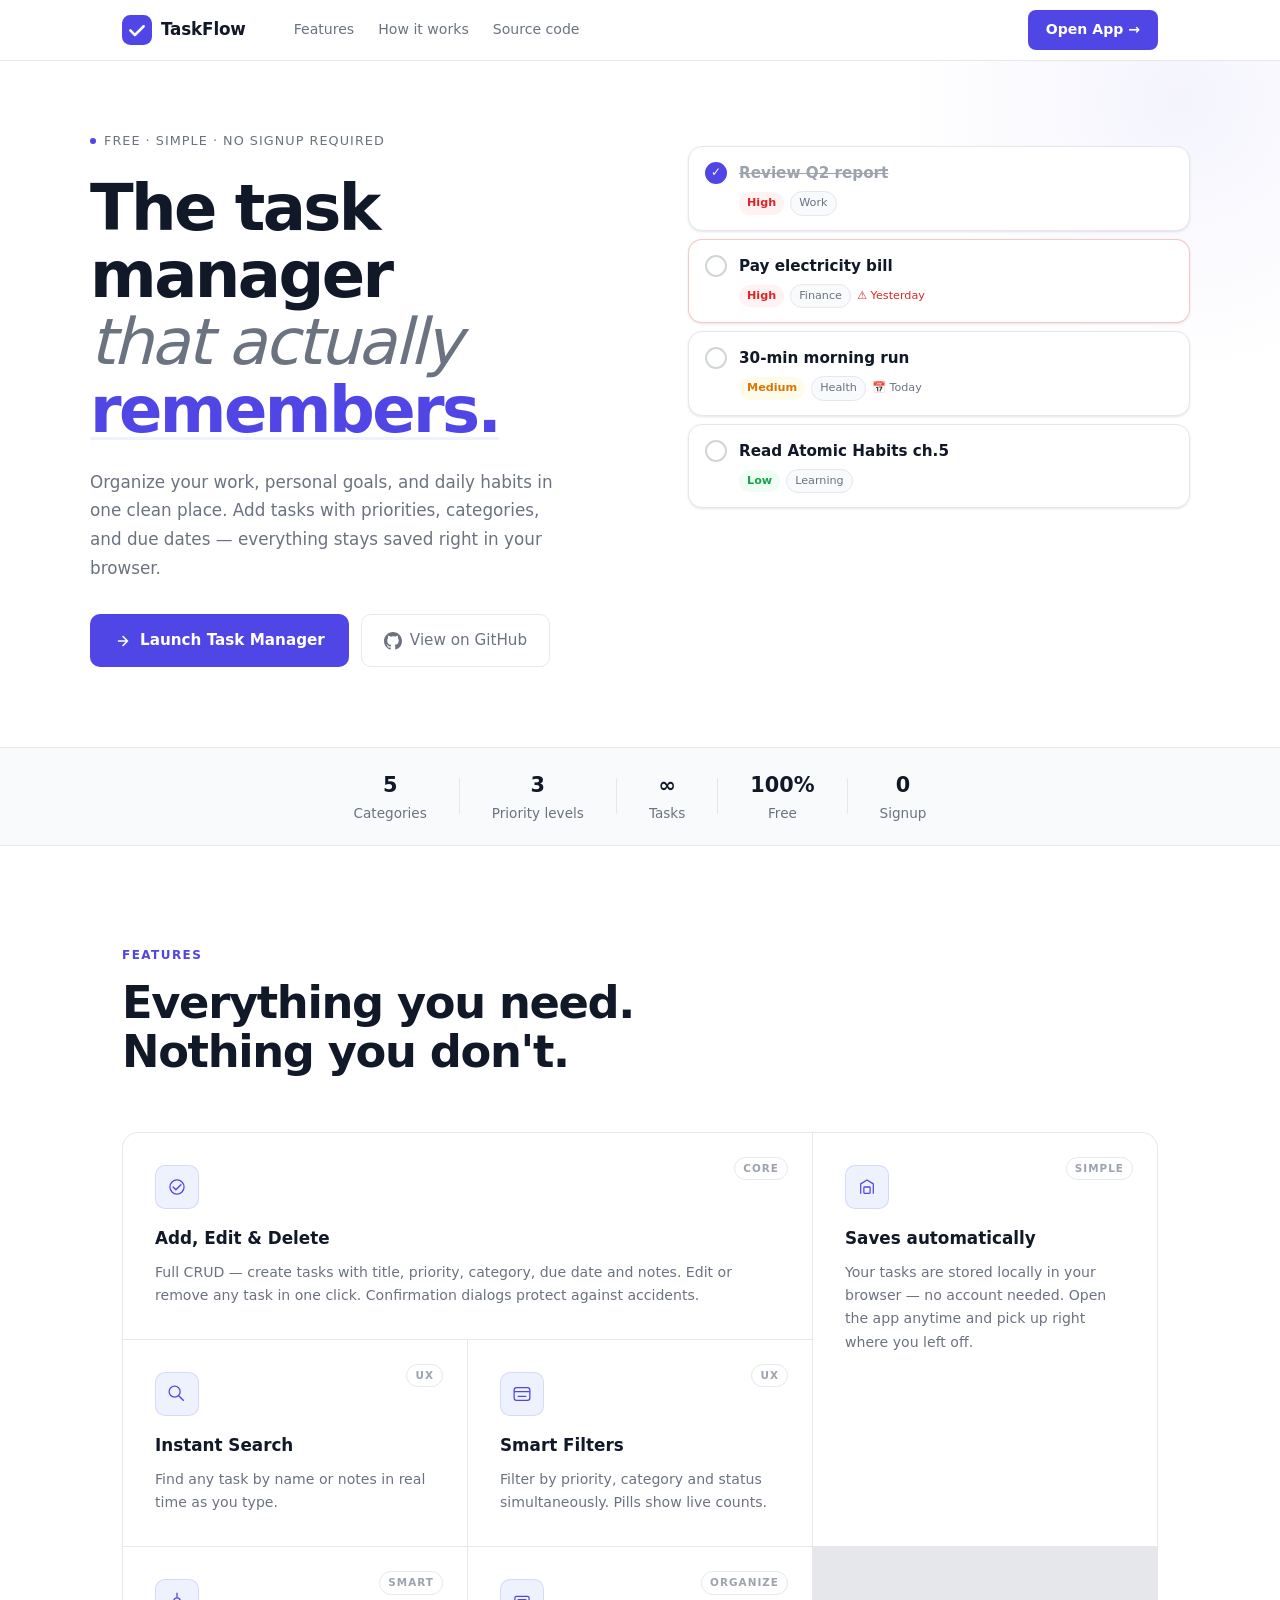
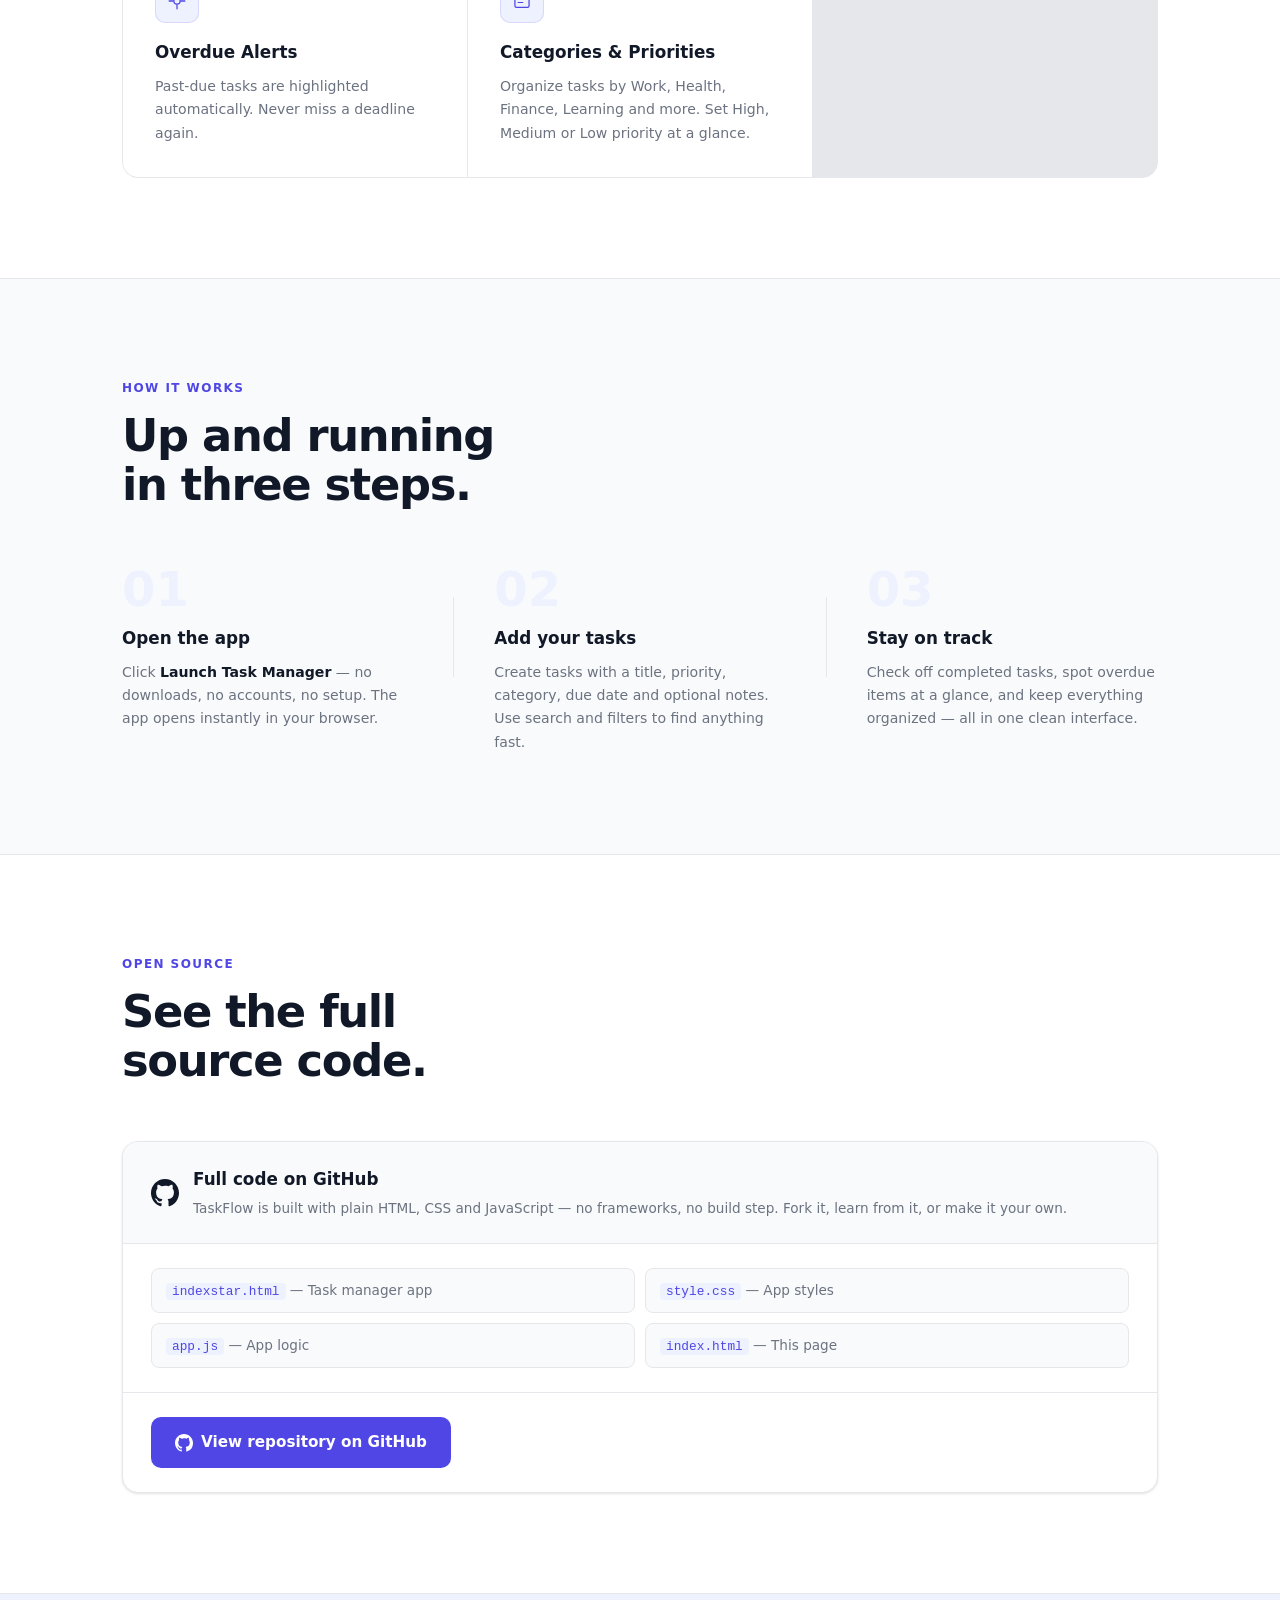
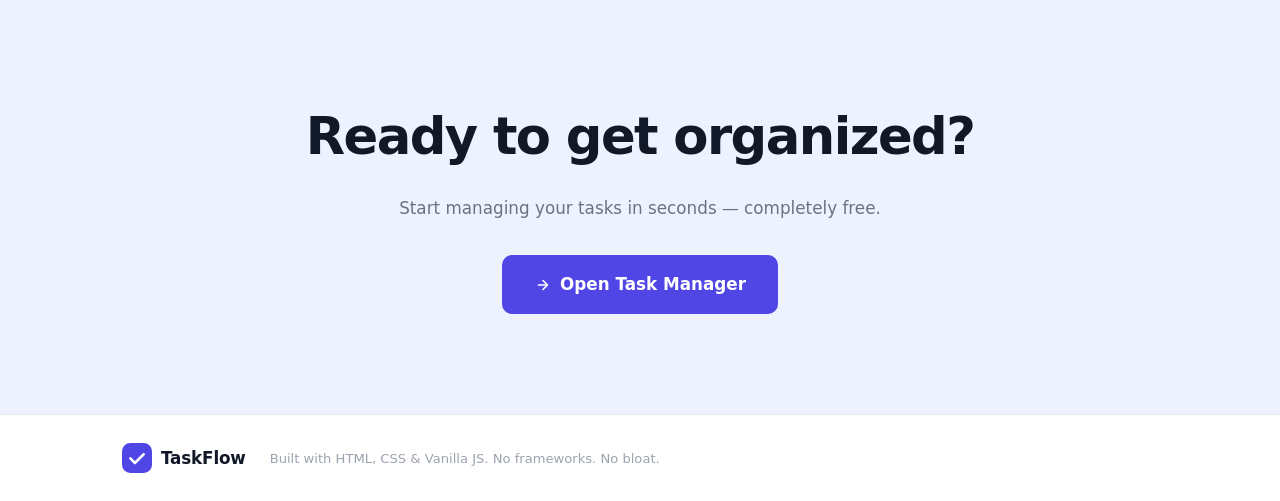
==== commit 4a3d5cab: "Update links in index.html to point to indexstar.html and update GitHub repository URL." ====
--- a/index.html
+++ b/index.html
@@ -23,7 +23,7 @@
         <a href="#how">How it works</a>
         <a href="#github">Source code</a>
       </div>
-      <a href="index.html" class="nav-cta">Open App →</a>
+      <a href="indexstar.html" class="nav-cta">Open App →</a>
     </div>
   </nav>
 
@@ -48,12 +48,12 @@
       </p>
 
       <div class="hero-actions">
-        <a href="index.html" class="btn-primary">
+        <a href="indexstar.html" class="btn-primary">
           <svg viewBox="0 0 20 20" fill="none" aria-hidden="true"><path d="M5 10h10M10 5l5 5-5 5" stroke="currentColor" stroke-width="1.8" stroke-linecap="round" stroke-linejoin="round"/></svg>
           Launch Task Manager
         </a>
         <!-- TODO: replace href with your GitHub repo URL -->
-        <a href="https://github.com" target="_blank" rel="noopener" class="btn-ghost" id="github-link">
+        <a href="https://github.com/yTuzelkhan/educationalproject.git" target="_blank" rel="noopener" class="btn-ghost" id="github-link">
           <svg viewBox="0 0 20 20" fill="currentColor" aria-hidden="true"><path fill-rule="evenodd" d="M10 0C4.477 0 0 4.484 0 10.017c0 4.425 2.865 8.18 6.839 9.504.5.092.682-.217.682-.483 0-.237-.008-.868-.013-1.703-2.782.605-3.369-1.343-3.369-1.343-.454-1.158-1.11-1.466-1.11-1.466-.908-.62.069-.608.069-.608 1.003.07 1.531 1.032 1.531 1.032.892 1.53 2.341 1.088 2.91.832.092-.647.35-1.088.636-1.338-2.22-.253-4.555-1.113-4.555-4.951 0-1.093.39-1.988 1.029-2.688-.103-.253-.446-1.272.098-2.65 0 0 .84-.27 2.75 1.026A9.564 9.564 0 0110 4.844c.85.004 1.705.115 2.504.337 1.909-1.296 2.747-1.027 2.747-1.027.546 1.379.203 2.398.1 2.651.64.7 1.028 1.595 1.028 2.688 0 3.848-2.339 4.695-4.566 4.943.359.309.678.92.678 1.855 0 1.338-.012 2.419-.012 2.745 0 .268.18.58.688.482A10.019 10.019 0 0020 10.017C20 4.484 15.522 0 10 0z" clip-rule="evenodd"/></svg>
           View on GitHub
         </a>
@@ -221,13 +221,13 @@
           </div>
         </div>
         <div class="github-files">
-          <div class="file-chip"><code>index.html</code> — Task manager app</div>
+          <div class="file-chip"><code>indexstar.html</code> — Task manager app</div>
           <div class="file-chip"><code>style.css</code> — App styles</div>
           <div class="file-chip"><code>app.js</code> — App logic</div>
-          <div class="file-chip"><code>landing.html</code> — This page</div>
+          <div class="file-chip"><code>index.html</code> — This page</div>
         </div>
         <!-- TODO: replace href with your GitHub repo URL -->
-        <a href="https://github.com" target="_blank" rel="noopener" class="btn-primary github-btn">
+        <a href="https://github.com/yTuzelkhan/educationalproject.git" target="_blank" rel="noopener" class="btn-primary github-btn">
           <svg viewBox="0 0 20 20" fill="currentColor" aria-hidden="true"><path fill-rule="evenodd" d="M10 0C4.477 0 0 4.484 0 10.017c0 4.425 2.865 8.18 6.839 9.504.5.092.682-.217.682-.483 0-.237-.008-.868-.013-1.703-2.782.605-3.369-1.343-3.369-1.343-.454-1.158-1.11-1.466-1.11-1.466-.908-.62.069-.608.069-.608 1.003.07 1.531 1.032 1.531 1.032.892 1.53 2.341 1.088 2.91.832.092-.647.35-1.088.636-1.338-2.22-.253-4.555-1.113-4.555-4.951 0-1.093.39-1.988 1.029-2.688-.103-.253-.446-1.272.098-2.65 0 0 .84-.27 2.75 1.026A9.564 9.564 0 0110 4.844c.85.004 1.705.115 2.504.337 1.909-1.296 2.747-1.027 2.747-1.027.546 1.379.203 2.398.1 2.651.64.7 1.028 1.595 1.028 2.688 0 3.848-2.339 4.695-4.566 4.943.359.309.678.92.678 1.855 0 1.338-.012 2.419-.012 2.745 0 .268.18.58.688.482A10.019 10.019 0 0020 10.017C20 4.484 15.522 0 10 0z" clip-rule="evenodd"/></svg>
           View repository on GitHub
         </a>
@@ -240,7 +240,7 @@
     <div class="cta-inner">
       <h2>Ready to get organized?</h2>
       <p>Start managing your tasks in seconds — completely free.</p>
-      <a href="index.html" class="btn-primary btn-xl">
+      <a href="indexstar.html" class="btn-primary btn-xl">
         <svg viewBox="0 0 20 20" fill="none" aria-hidden="true"><path d="M5 10h10M10 5l5 5-5 5" stroke="currentColor" stroke-width="1.8" stroke-linecap="round" stroke-linejoin="round"/></svg>
         Open Task Manager
       </a>
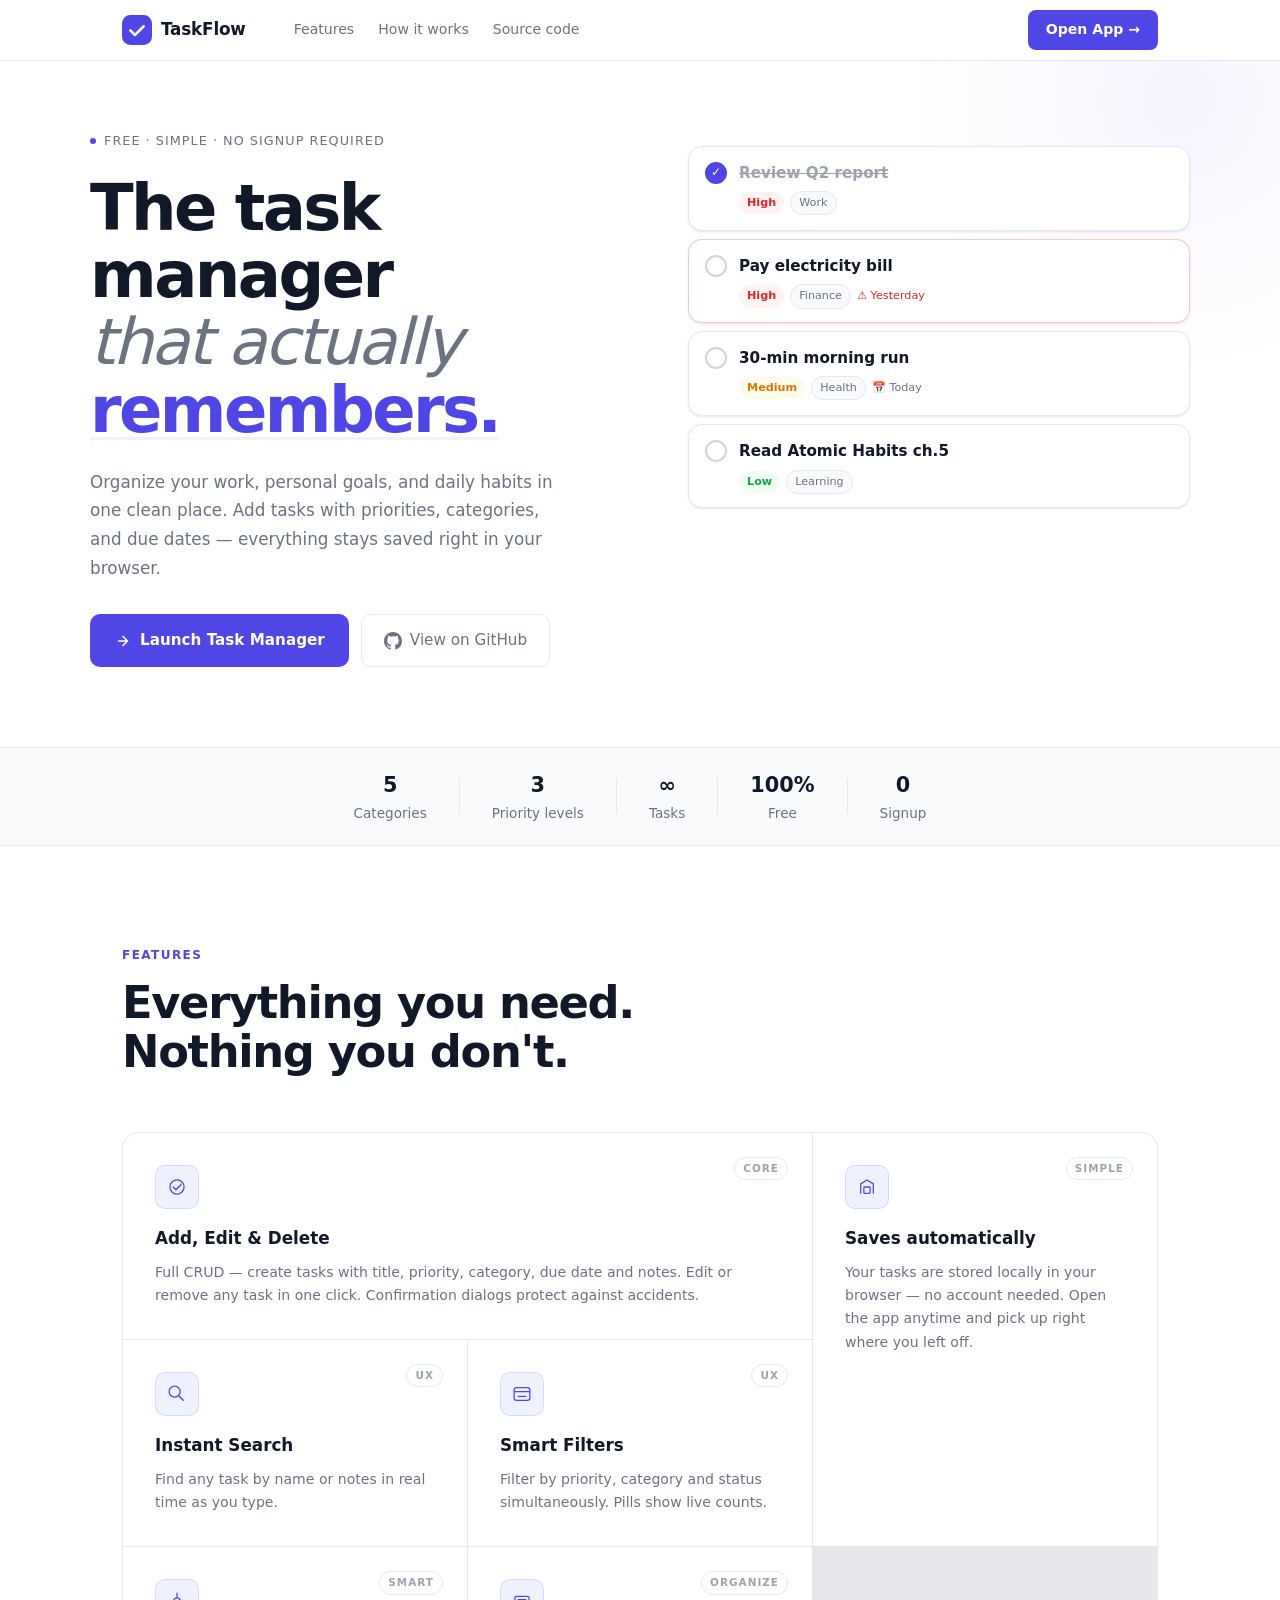
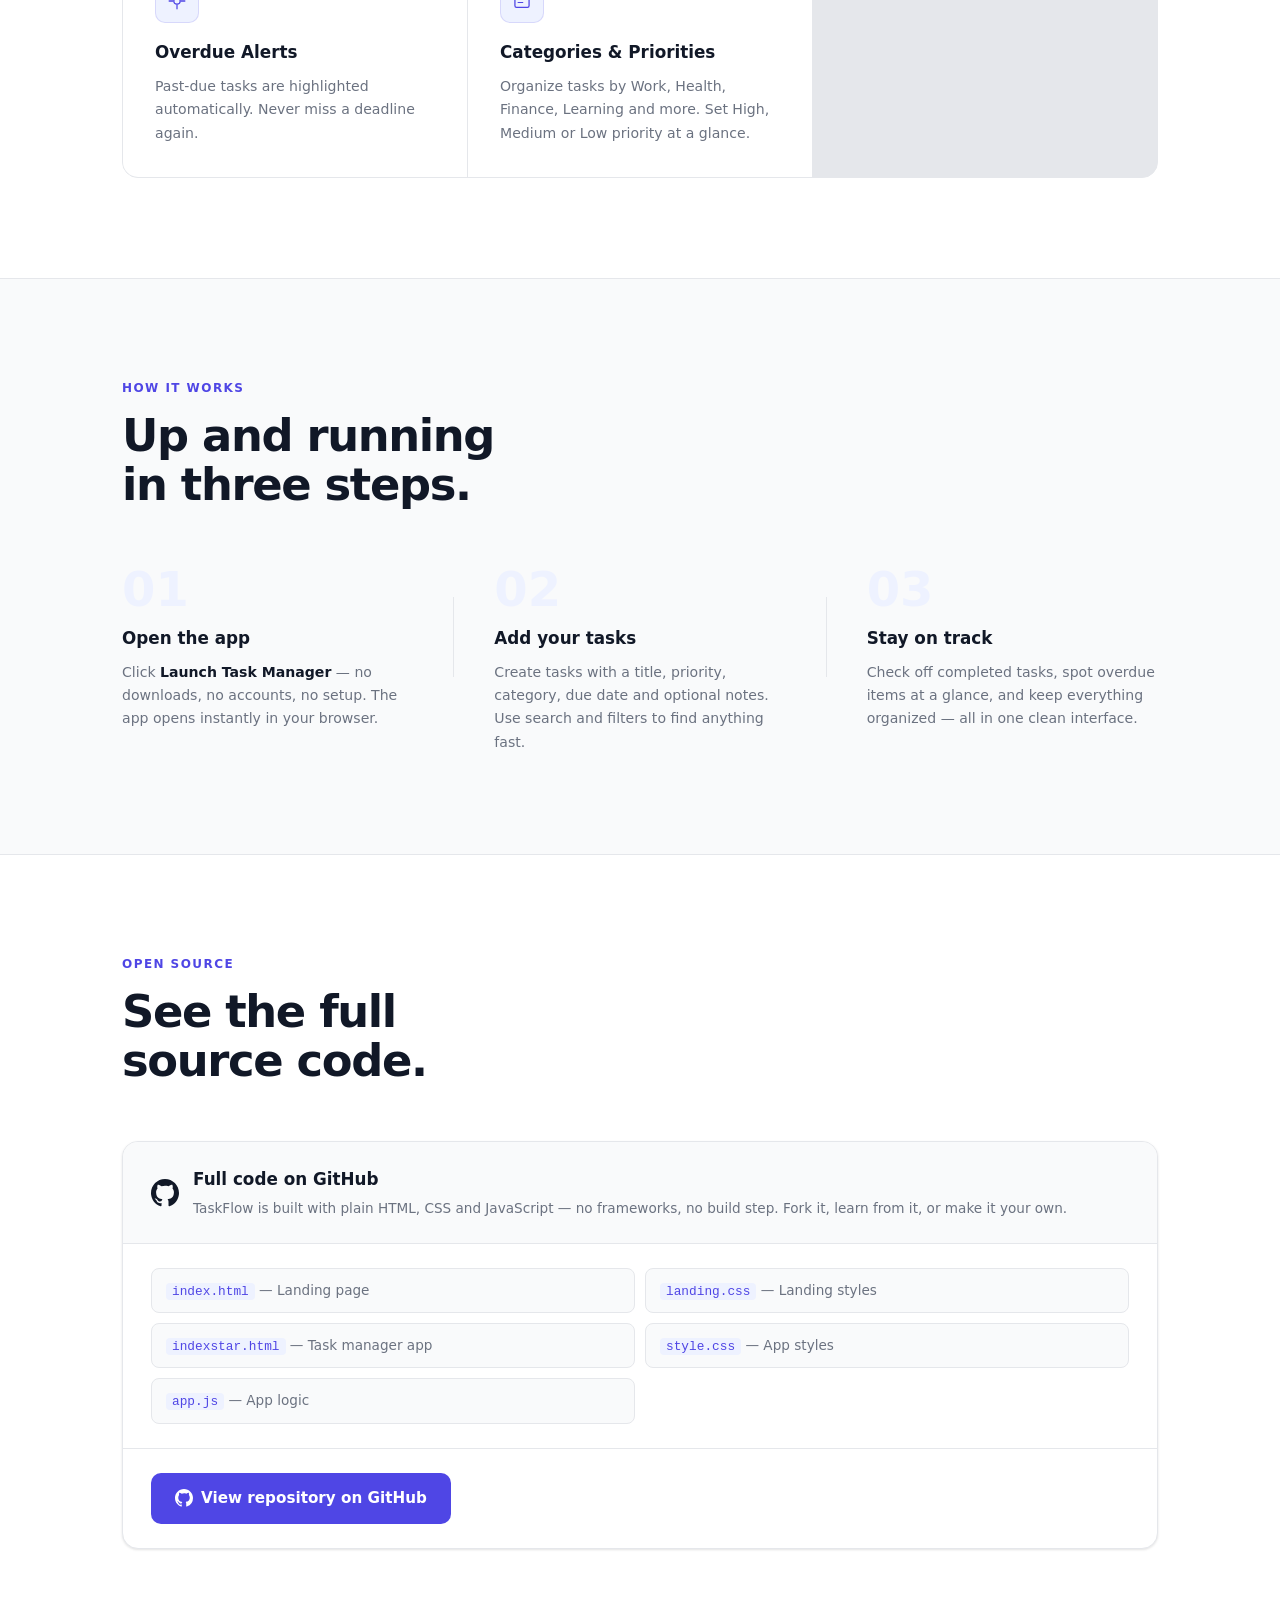
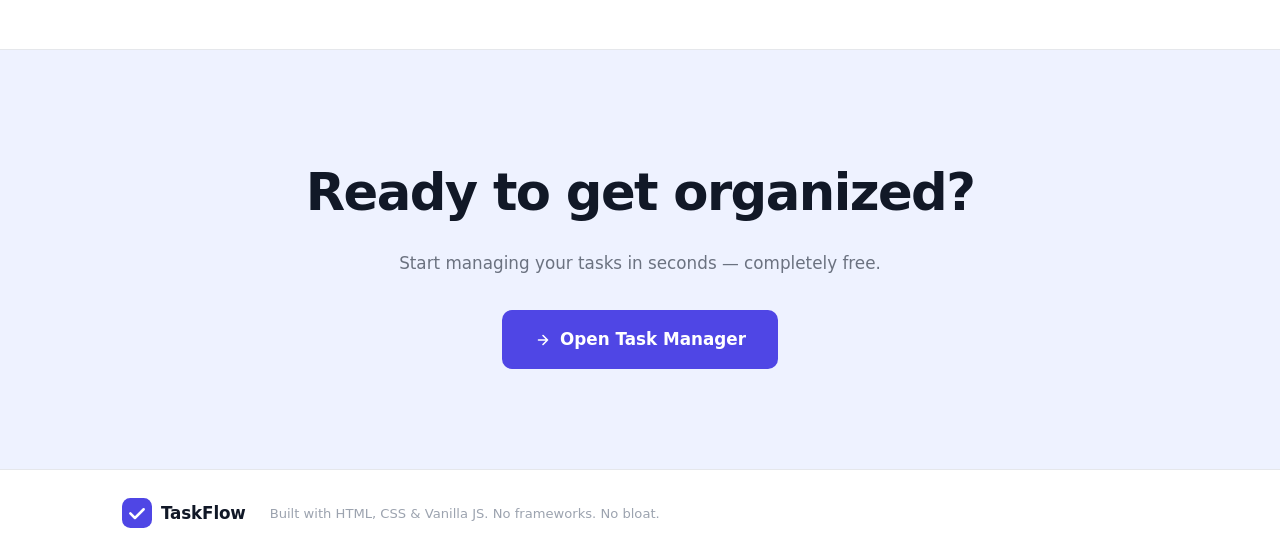
==== commit 23fa300f: "Update GitHub repository links in index.html and refine file descriptions in the GitHub files sectio" ====
--- a/index.html
+++ b/index.html
@@ -52,8 +52,7 @@
           <svg viewBox="0 0 20 20" fill="none" aria-hidden="true"><path d="M5 10h10M10 5l5 5-5 5" stroke="currentColor" stroke-width="1.8" stroke-linecap="round" stroke-linejoin="round"/></svg>
           Launch Task Manager
         </a>
-        <!-- TODO: replace href with your GitHub repo URL -->
-        <a href="https://github.com/yTuzelkhan/educationalproject.git" target="_blank" rel="noopener" class="btn-ghost" id="github-link">
+        <a href="https://github.com/yTuzelkhan/educationalproject" target="_blank" rel="noopener" class="btn-ghost" id="github-link">
           <svg viewBox="0 0 20 20" fill="currentColor" aria-hidden="true"><path fill-rule="evenodd" d="M10 0C4.477 0 0 4.484 0 10.017c0 4.425 2.865 8.18 6.839 9.504.5.092.682-.217.682-.483 0-.237-.008-.868-.013-1.703-2.782.605-3.369-1.343-3.369-1.343-.454-1.158-1.11-1.466-1.11-1.466-.908-.62.069-.608.069-.608 1.003.07 1.531 1.032 1.531 1.032.892 1.53 2.341 1.088 2.91.832.092-.647.35-1.088.636-1.338-2.22-.253-4.555-1.113-4.555-4.951 0-1.093.39-1.988 1.029-2.688-.103-.253-.446-1.272.098-2.65 0 0 .84-.27 2.75 1.026A9.564 9.564 0 0110 4.844c.85.004 1.705.115 2.504.337 1.909-1.296 2.747-1.027 2.747-1.027.546 1.379.203 2.398.1 2.651.64.7 1.028 1.595 1.028 2.688 0 3.848-2.339 4.695-4.566 4.943.359.309.678.92.678 1.855 0 1.338-.012 2.419-.012 2.745 0 .268.18.58.688.482A10.019 10.019 0 0020 10.017C20 4.484 15.522 0 10 0z" clip-rule="evenodd"/></svg>
           View on GitHub
         </a>
@@ -221,13 +220,13 @@
           </div>
         </div>
         <div class="github-files">
+          <div class="file-chip"><code>index.html</code> — Landing page</div>
+          <div class="file-chip"><code>landing.css</code> — Landing styles</div>
           <div class="file-chip"><code>indexstar.html</code> — Task manager app</div>
           <div class="file-chip"><code>style.css</code> — App styles</div>
           <div class="file-chip"><code>app.js</code> — App logic</div>
-          <div class="file-chip"><code>index.html</code> — This page</div>
-        </div>
-        <!-- TODO: replace href with your GitHub repo URL -->
-        <a href="https://github.com/yTuzelkhan/educationalproject.git" target="_blank" rel="noopener" class="btn-primary github-btn">
+        </div>
+        <a href="https://github.com/yTuzelkhan/educationalproject" target="_blank" rel="noopener" class="btn-primary github-btn">
           <svg viewBox="0 0 20 20" fill="currentColor" aria-hidden="true"><path fill-rule="evenodd" d="M10 0C4.477 0 0 4.484 0 10.017c0 4.425 2.865 8.18 6.839 9.504.5.092.682-.217.682-.483 0-.237-.008-.868-.013-1.703-2.782.605-3.369-1.343-3.369-1.343-.454-1.158-1.11-1.466-1.11-1.466-.908-.62.069-.608.069-.608 1.003.07 1.531 1.032 1.531 1.032.892 1.53 2.341 1.088 2.91.832.092-.647.35-1.088.636-1.338-2.22-.253-4.555-1.113-4.555-4.951 0-1.093.39-1.988 1.029-2.688-.103-.253-.446-1.272.098-2.65 0 0 .84-.27 2.75 1.026A9.564 9.564 0 0110 4.844c.85.004 1.705.115 2.504.337 1.909-1.296 2.747-1.027 2.747-1.027.546 1.379.203 2.398.1 2.651.64.7 1.028 1.595 1.028 2.688 0 3.848-2.339 4.695-4.566 4.943.359.309.678.92.678 1.855 0 1.338-.012 2.419-.012 2.745 0 .268.18.58.688.482A10.019 10.019 0 0020 10.017C20 4.484 15.522 0 10 0z" clip-rule="evenodd"/></svg>
           View repository on GitHub
         </a>
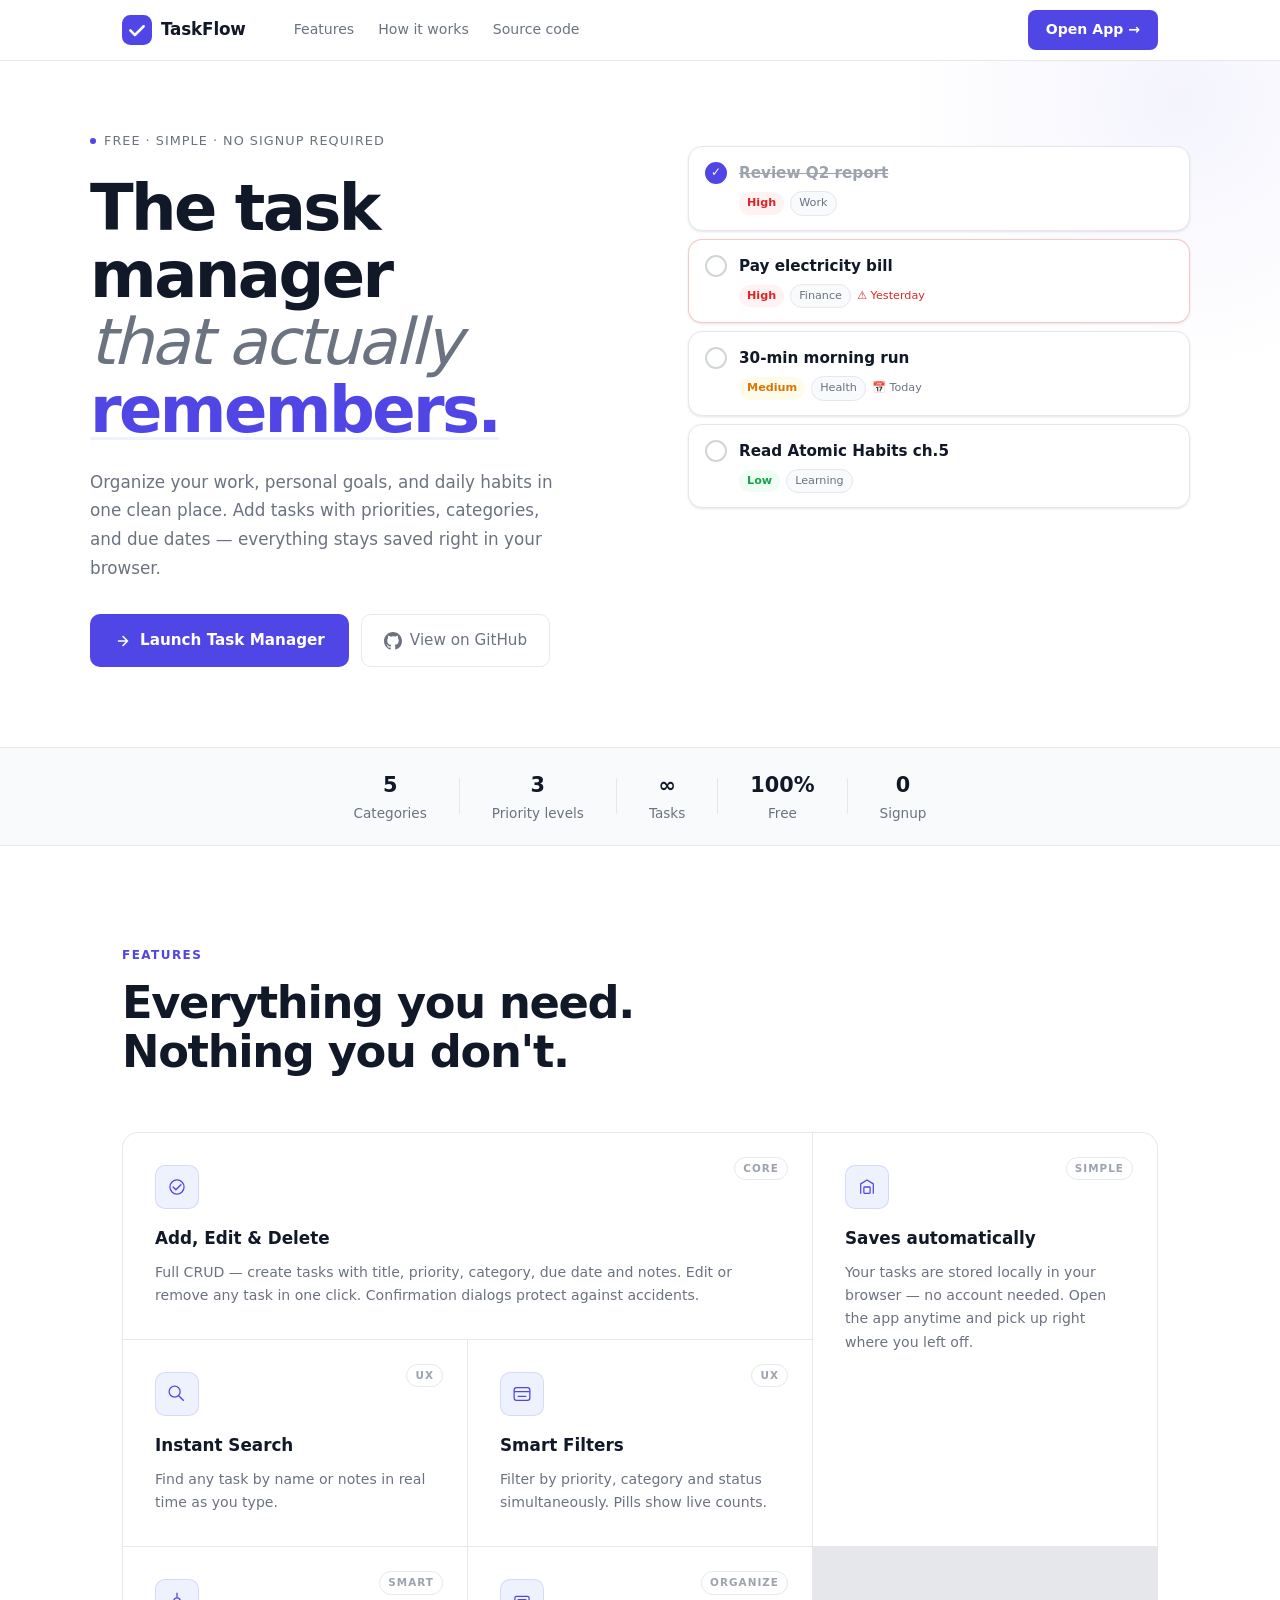
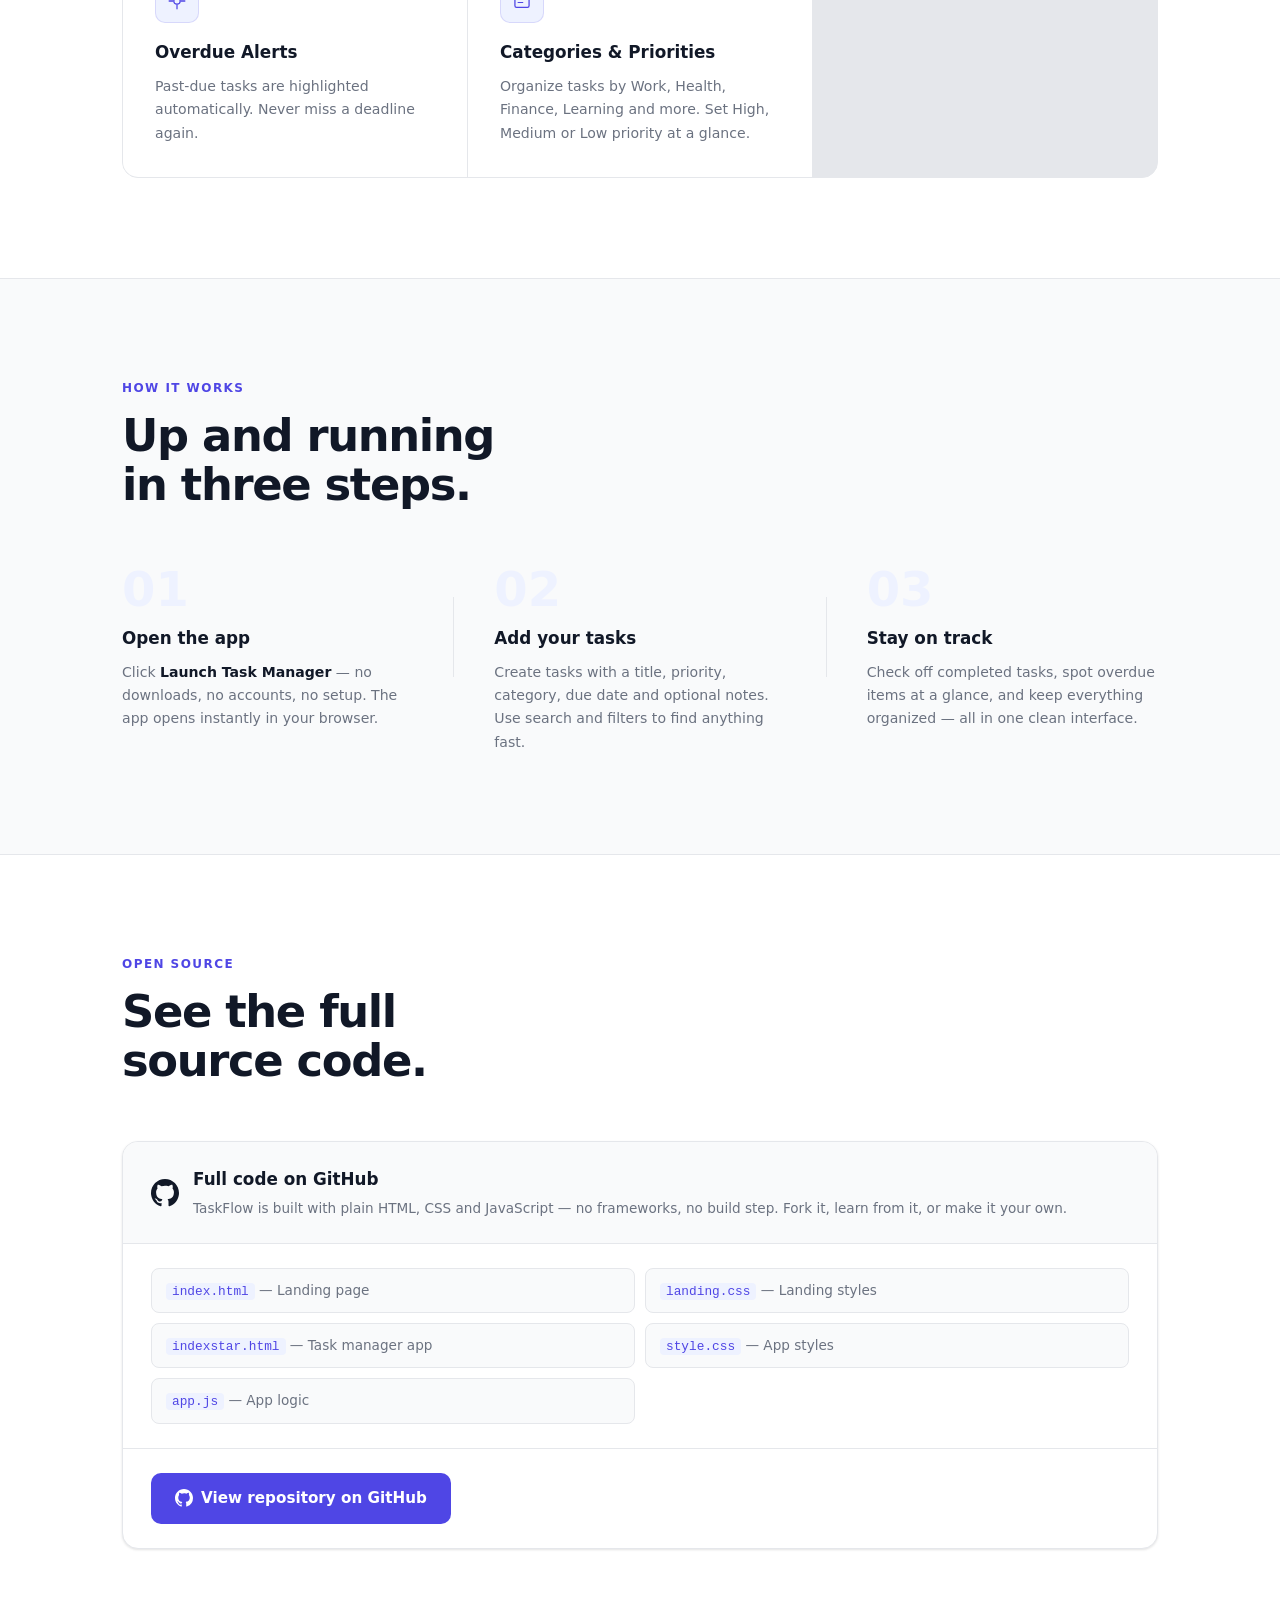
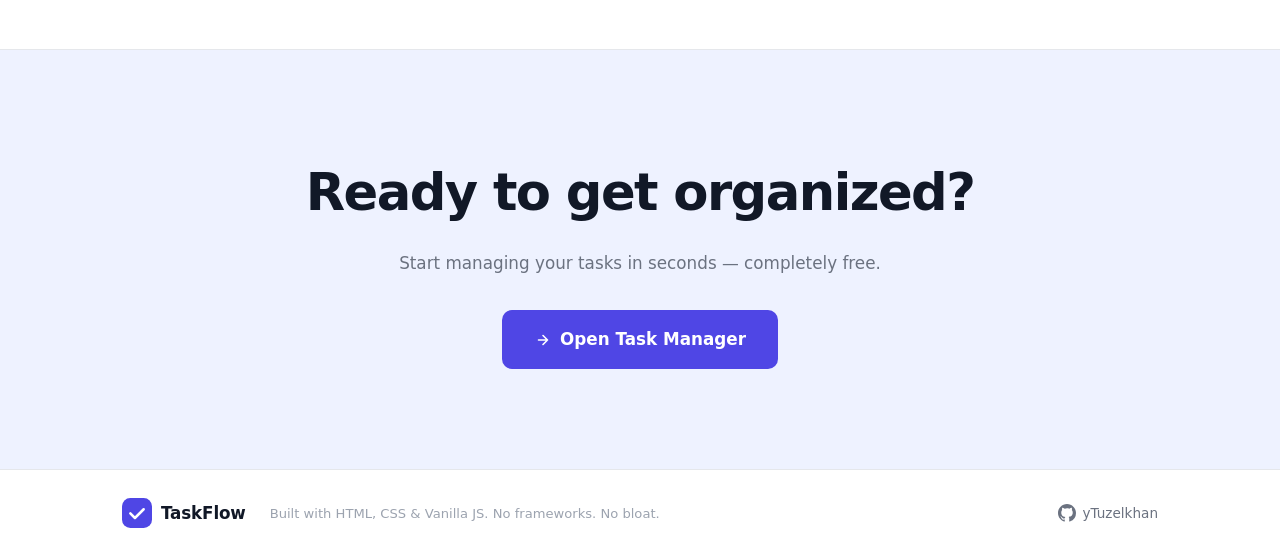
==== commit f8b15b3c: "Add GitHub link to footer in index.html and style footer-github class in landing.css" ====
--- a/index.html
+++ b/index.html
@@ -254,6 +254,10 @@
         <span>TaskFlow</span>
       </a>
       <p>Built with HTML, CSS &amp; Vanilla JS. No frameworks. No bloat.</p>
+      <a href="https://github.com/yTuzelkhan" target="_blank" rel="noopener" class="footer-github">
+        <svg viewBox="0 0 20 20" fill="currentColor" aria-hidden="true"><path fill-rule="evenodd" d="M10 0C4.477 0 0 4.484 0 10.017c0 4.425 2.865 8.18 6.839 9.504.5.092.682-.217.682-.483 0-.237-.008-.868-.013-1.703-2.782.605-3.369-1.343-3.369-1.343-.454-1.158-1.11-1.466-1.11-1.466-.908-.62.069-.608.069-.608 1.003.07 1.531 1.032 1.531 1.032.892 1.53 2.341 1.088 2.91.832.092-.647.35-1.088.636-1.338-2.22-.253-4.555-1.113-4.555-4.951 0-1.093.39-1.988 1.029-2.688-.103-.253-.446-1.272.098-2.65 0 0 .84-.27 2.75 1.026A9.564 9.564 0 0110 4.844c.85.004 1.705.115 2.504.337 1.909-1.296 2.747-1.027 2.747-1.027.546 1.379.203 2.398.1 2.651.64.7 1.028 1.595 1.028 2.688 0 3.848-2.339 4.695-4.566 4.943.359.309.678.92.678 1.855 0 1.338-.012 2.419-.012 2.745 0 .268.18.58.688.482A10.019 10.019 0 0020 10.017C20 4.484 15.522 0 10 0z" clip-rule="evenodd"/></svg>
+        yTuzelkhan
+      </a>
     </div>
   </footer>
 
--- a/landing.css
+++ b/landing.css
@@ -536,6 +536,20 @@
 }
 .footer p { font-size: .82rem; color: var(--text-3); }
 
+.footer-github {
+  margin-left: auto;
+  display: inline-flex;
+  align-items: center;
+  gap: 6px;
+  font-size: .85rem;
+  font-weight: 500;
+  color: var(--text-2);
+  text-decoration: none;
+  transition: color .15s;
+}
+.footer-github svg { width: 18px; height: 18px; }
+.footer-github:hover { color: var(--indigo); }
+
 /* ── Animation ── */
 @keyframes fadeUp {
   from { opacity: 0; transform: translateY(18px); }
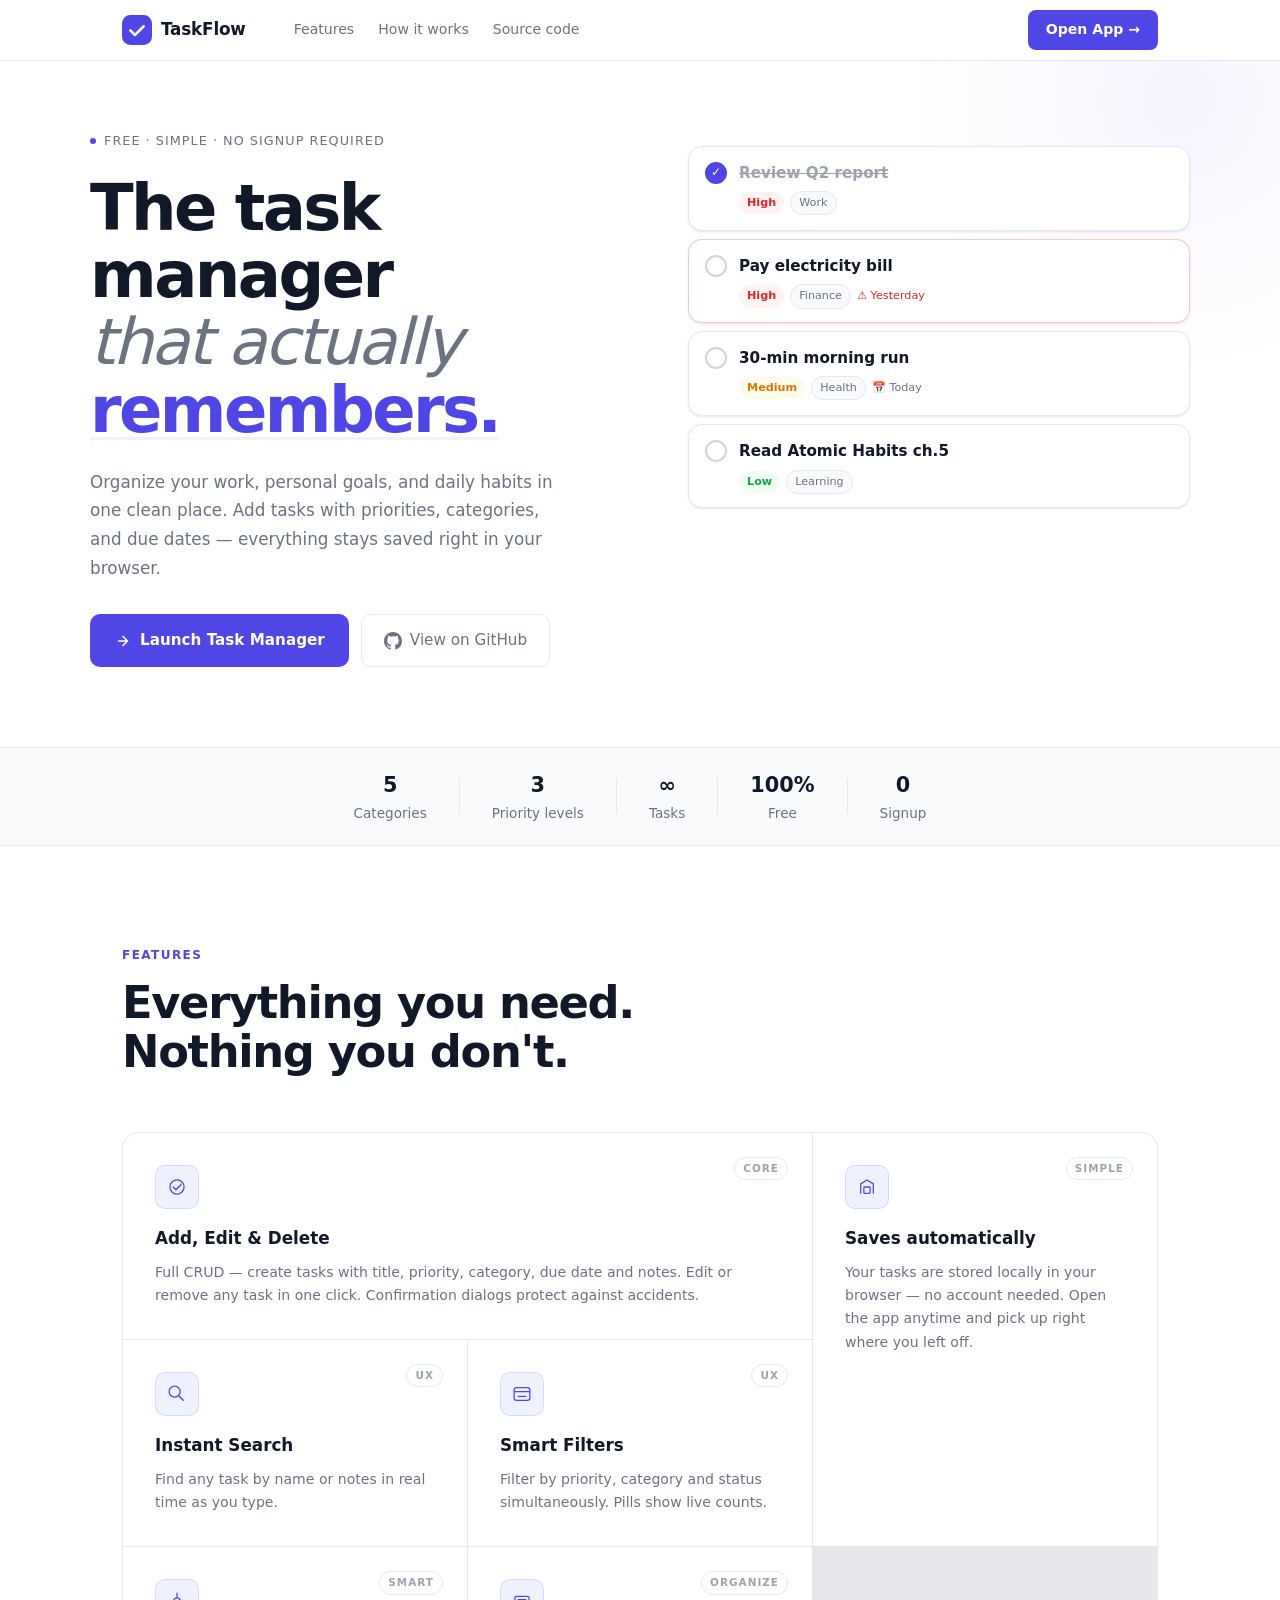
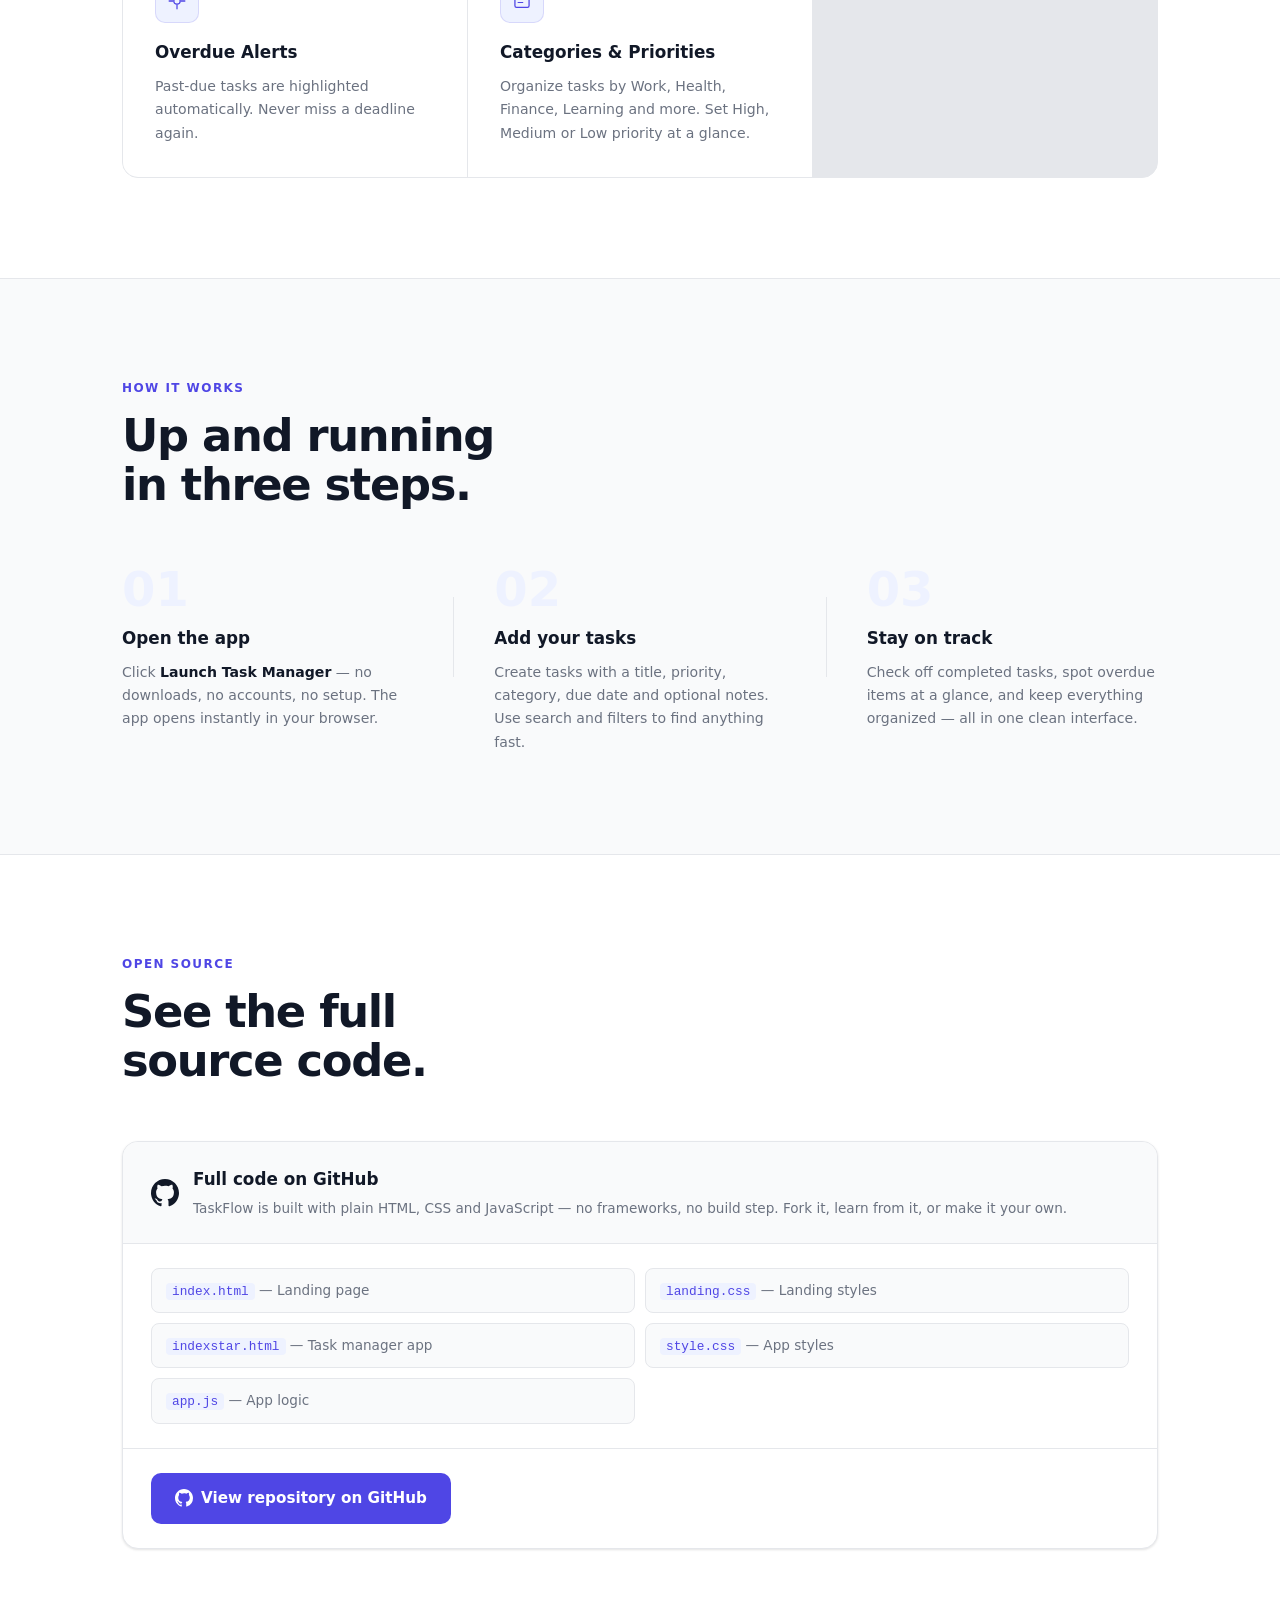
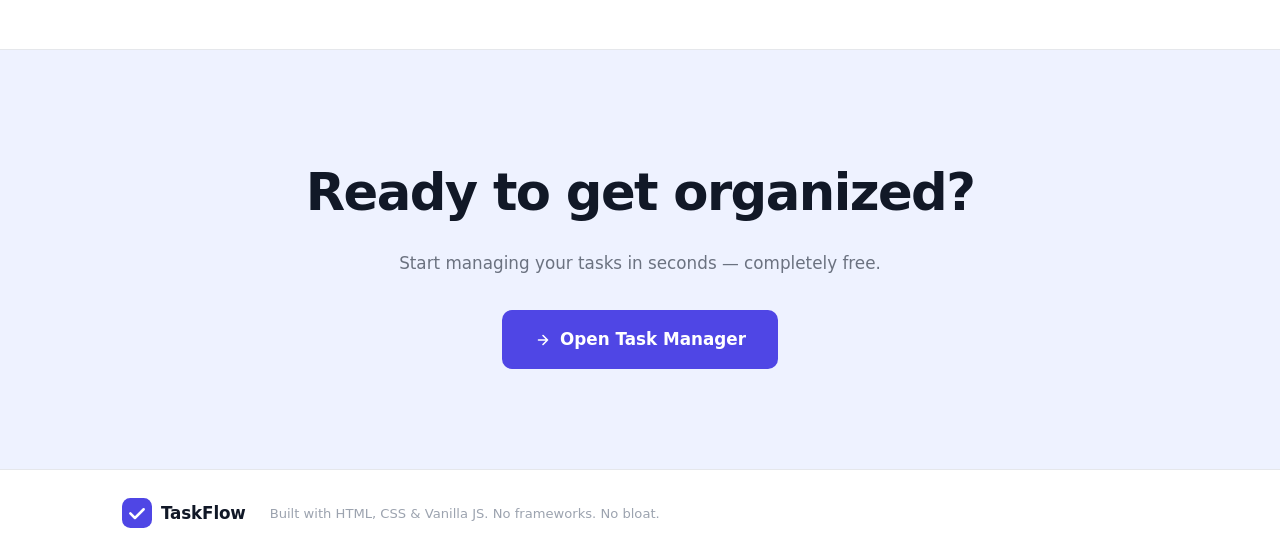
==== commit 4859262e: "Update GitHub repository links in index.html to reflect new project structure and remove outdated fo" ====
--- a/index.html
+++ b/index.html
@@ -52,7 +52,7 @@
           <svg viewBox="0 0 20 20" fill="none" aria-hidden="true"><path d="M5 10h10M10 5l5 5-5 5" stroke="currentColor" stroke-width="1.8" stroke-linecap="round" stroke-linejoin="round"/></svg>
           Launch Task Manager
         </a>
-        <a href="https://github.com/yTuzelkhan/educationalproject" target="_blank" rel="noopener" class="btn-ghost" id="github-link">
+        <a href="https://github.com/aitu-educational-practice-2026/educational-practice-project-taskflow-team-project" target="_blank" rel="noopener" class="btn-ghost" id="github-link">
           <svg viewBox="0 0 20 20" fill="currentColor" aria-hidden="true"><path fill-rule="evenodd" d="M10 0C4.477 0 0 4.484 0 10.017c0 4.425 2.865 8.18 6.839 9.504.5.092.682-.217.682-.483 0-.237-.008-.868-.013-1.703-2.782.605-3.369-1.343-3.369-1.343-.454-1.158-1.11-1.466-1.11-1.466-.908-.62.069-.608.069-.608 1.003.07 1.531 1.032 1.531 1.032.892 1.53 2.341 1.088 2.91.832.092-.647.35-1.088.636-1.338-2.22-.253-4.555-1.113-4.555-4.951 0-1.093.39-1.988 1.029-2.688-.103-.253-.446-1.272.098-2.65 0 0 .84-.27 2.75 1.026A9.564 9.564 0 0110 4.844c.85.004 1.705.115 2.504.337 1.909-1.296 2.747-1.027 2.747-1.027.546 1.379.203 2.398.1 2.651.64.7 1.028 1.595 1.028 2.688 0 3.848-2.339 4.695-4.566 4.943.359.309.678.92.678 1.855 0 1.338-.012 2.419-.012 2.745 0 .268.18.58.688.482A10.019 10.019 0 0020 10.017C20 4.484 15.522 0 10 0z" clip-rule="evenodd"/></svg>
           View on GitHub
         </a>
@@ -226,7 +226,7 @@
           <div class="file-chip"><code>style.css</code> — App styles</div>
           <div class="file-chip"><code>app.js</code> — App logic</div>
         </div>
-        <a href="https://github.com/yTuzelkhan/educationalproject" target="_blank" rel="noopener" class="btn-primary github-btn">
+        <a href="https://github.com/aitu-educational-practice-2026/educational-practice-project-taskflow-team-project" target="_blank" rel="noopener" class="btn-primary github-btn">
           <svg viewBox="0 0 20 20" fill="currentColor" aria-hidden="true"><path fill-rule="evenodd" d="M10 0C4.477 0 0 4.484 0 10.017c0 4.425 2.865 8.18 6.839 9.504.5.092.682-.217.682-.483 0-.237-.008-.868-.013-1.703-2.782.605-3.369-1.343-3.369-1.343-.454-1.158-1.11-1.466-1.11-1.466-.908-.62.069-.608.069-.608 1.003.07 1.531 1.032 1.531 1.032.892 1.53 2.341 1.088 2.91.832.092-.647.35-1.088.636-1.338-2.22-.253-4.555-1.113-4.555-4.951 0-1.093.39-1.988 1.029-2.688-.103-.253-.446-1.272.098-2.65 0 0 .84-.27 2.75 1.026A9.564 9.564 0 0110 4.844c.85.004 1.705.115 2.504.337 1.909-1.296 2.747-1.027 2.747-1.027.546 1.379.203 2.398.1 2.651.64.7 1.028 1.595 1.028 2.688 0 3.848-2.339 4.695-4.566 4.943.359.309.678.92.678 1.855 0 1.338-.012 2.419-.012 2.745 0 .268.18.58.688.482A10.019 10.019 0 0020 10.017C20 4.484 15.522 0 10 0z" clip-rule="evenodd"/></svg>
           View repository on GitHub
         </a>
@@ -254,10 +254,6 @@
         <span>TaskFlow</span>
       </a>
       <p>Built with HTML, CSS &amp; Vanilla JS. No frameworks. No bloat.</p>
-      <a href="https://github.com/yTuzelkhan" target="_blank" rel="noopener" class="footer-github">
-        <svg viewBox="0 0 20 20" fill="currentColor" aria-hidden="true"><path fill-rule="evenodd" d="M10 0C4.477 0 0 4.484 0 10.017c0 4.425 2.865 8.18 6.839 9.504.5.092.682-.217.682-.483 0-.237-.008-.868-.013-1.703-2.782.605-3.369-1.343-3.369-1.343-.454-1.158-1.11-1.466-1.11-1.466-.908-.62.069-.608.069-.608 1.003.07 1.531 1.032 1.531 1.032.892 1.53 2.341 1.088 2.91.832.092-.647.35-1.088.636-1.338-2.22-.253-4.555-1.113-4.555-4.951 0-1.093.39-1.988 1.029-2.688-.103-.253-.446-1.272.098-2.65 0 0 .84-.27 2.75 1.026A9.564 9.564 0 0110 4.844c.85.004 1.705.115 2.504.337 1.909-1.296 2.747-1.027 2.747-1.027.546 1.379.203 2.398.1 2.651.64.7 1.028 1.595 1.028 2.688 0 3.848-2.339 4.695-4.566 4.943.359.309.678.92.678 1.855 0 1.338-.012 2.419-.012 2.745 0 .268.18.58.688.482A10.019 10.019 0 0020 10.017C20 4.484 15.522 0 10 0z" clip-rule="evenodd"/></svg>
-        yTuzelkhan
-      </a>
     </div>
   </footer>
 
